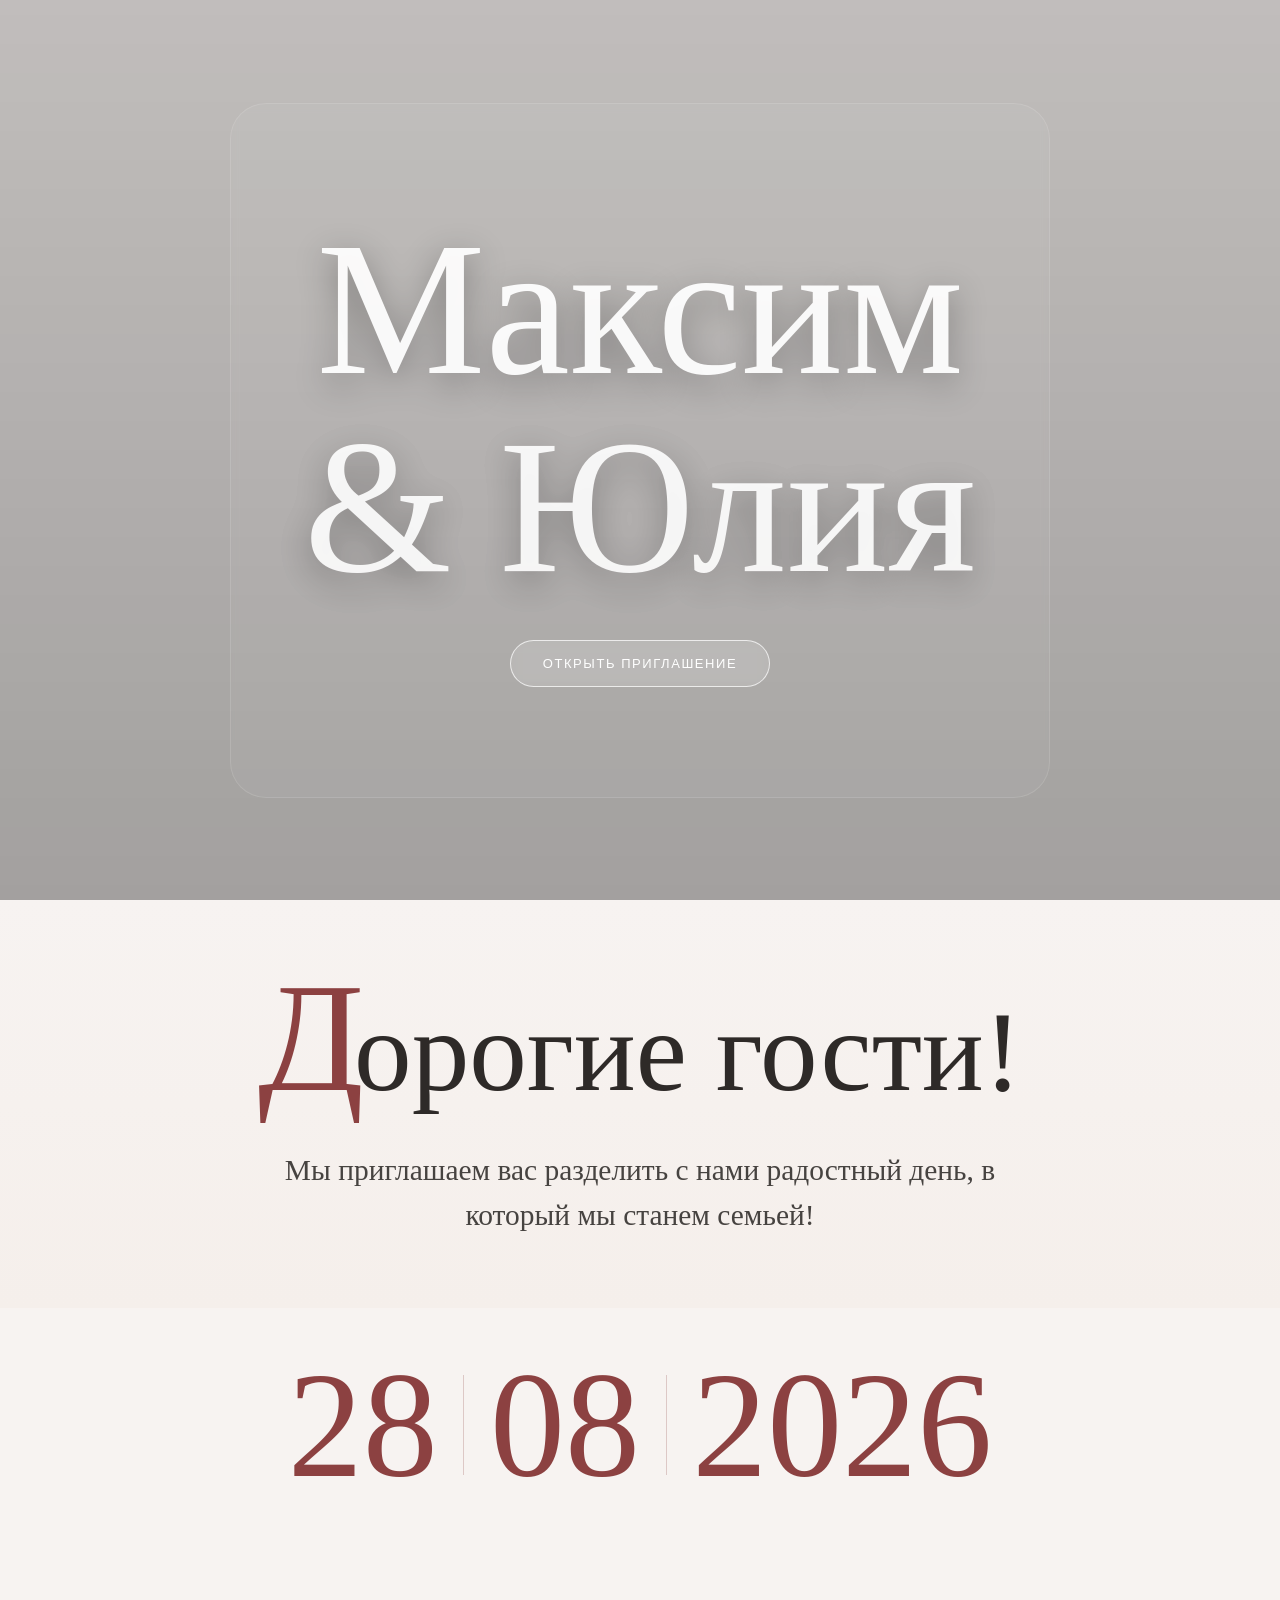
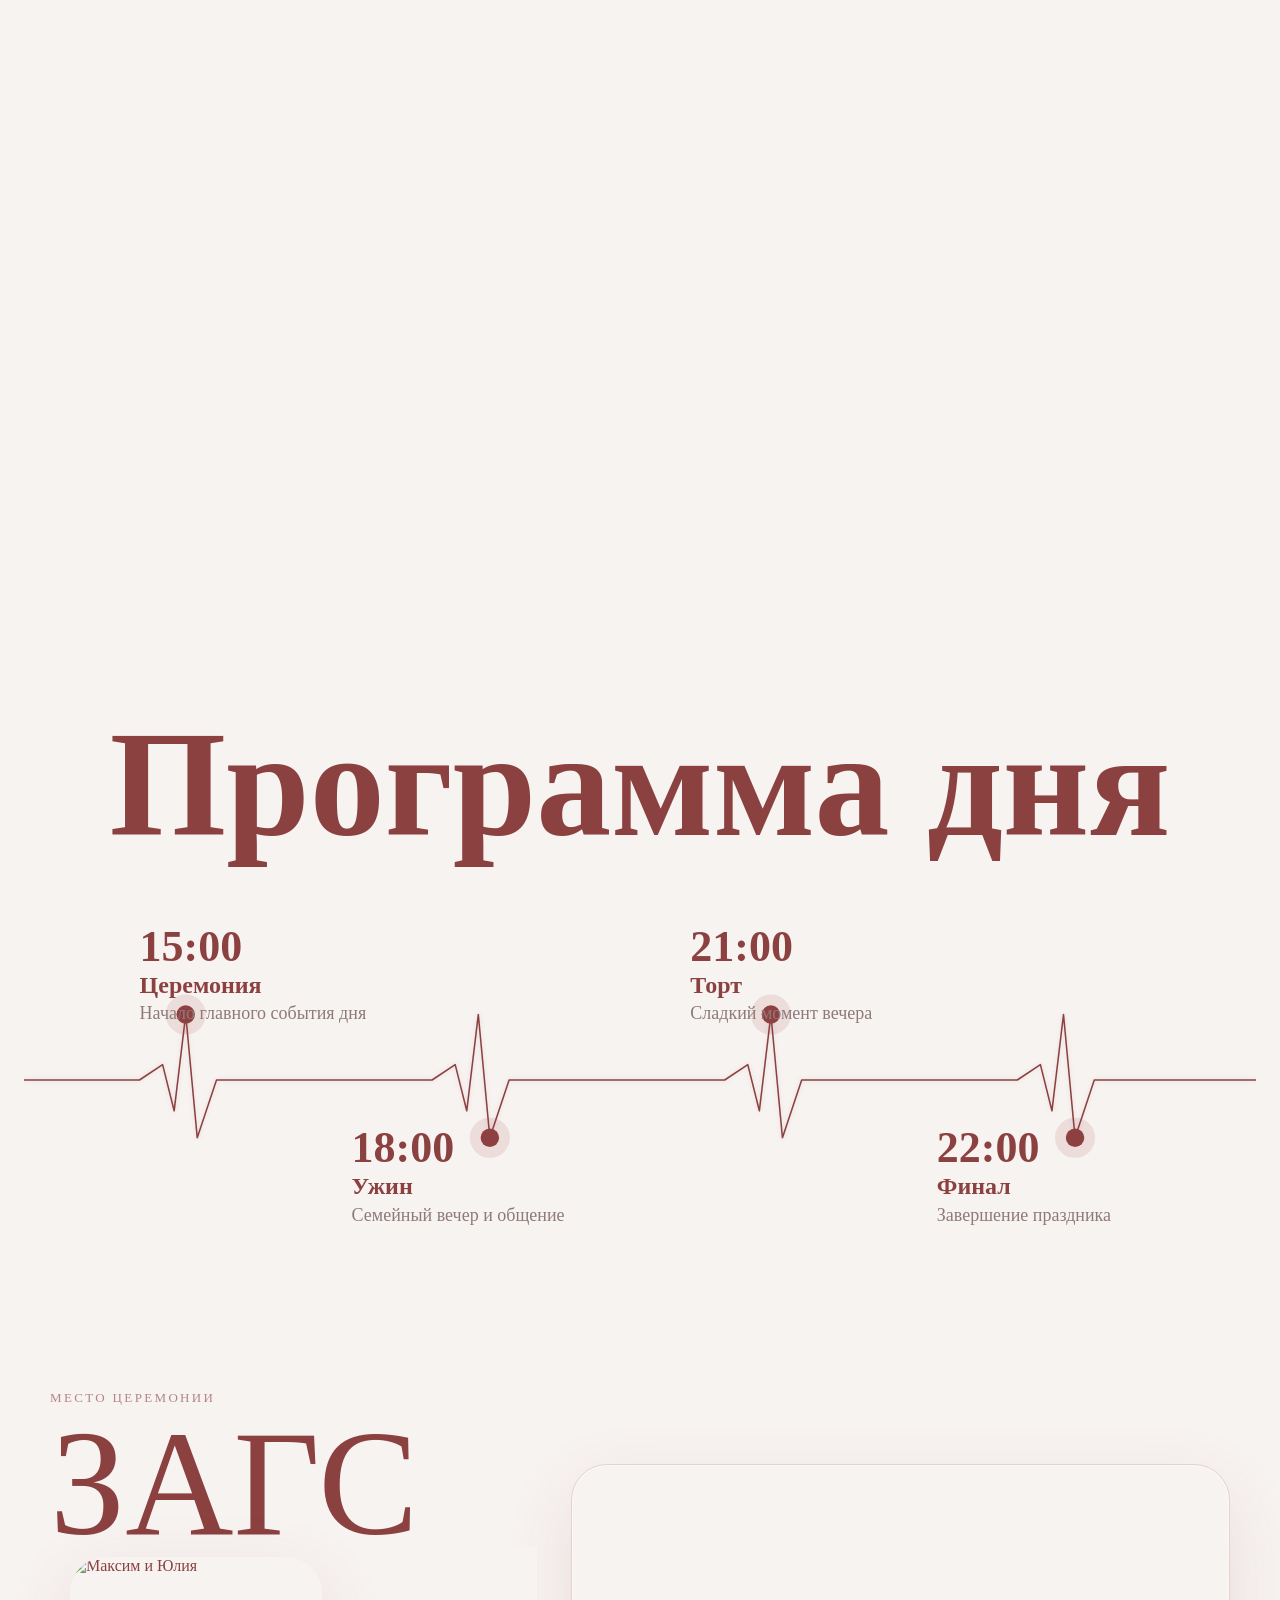
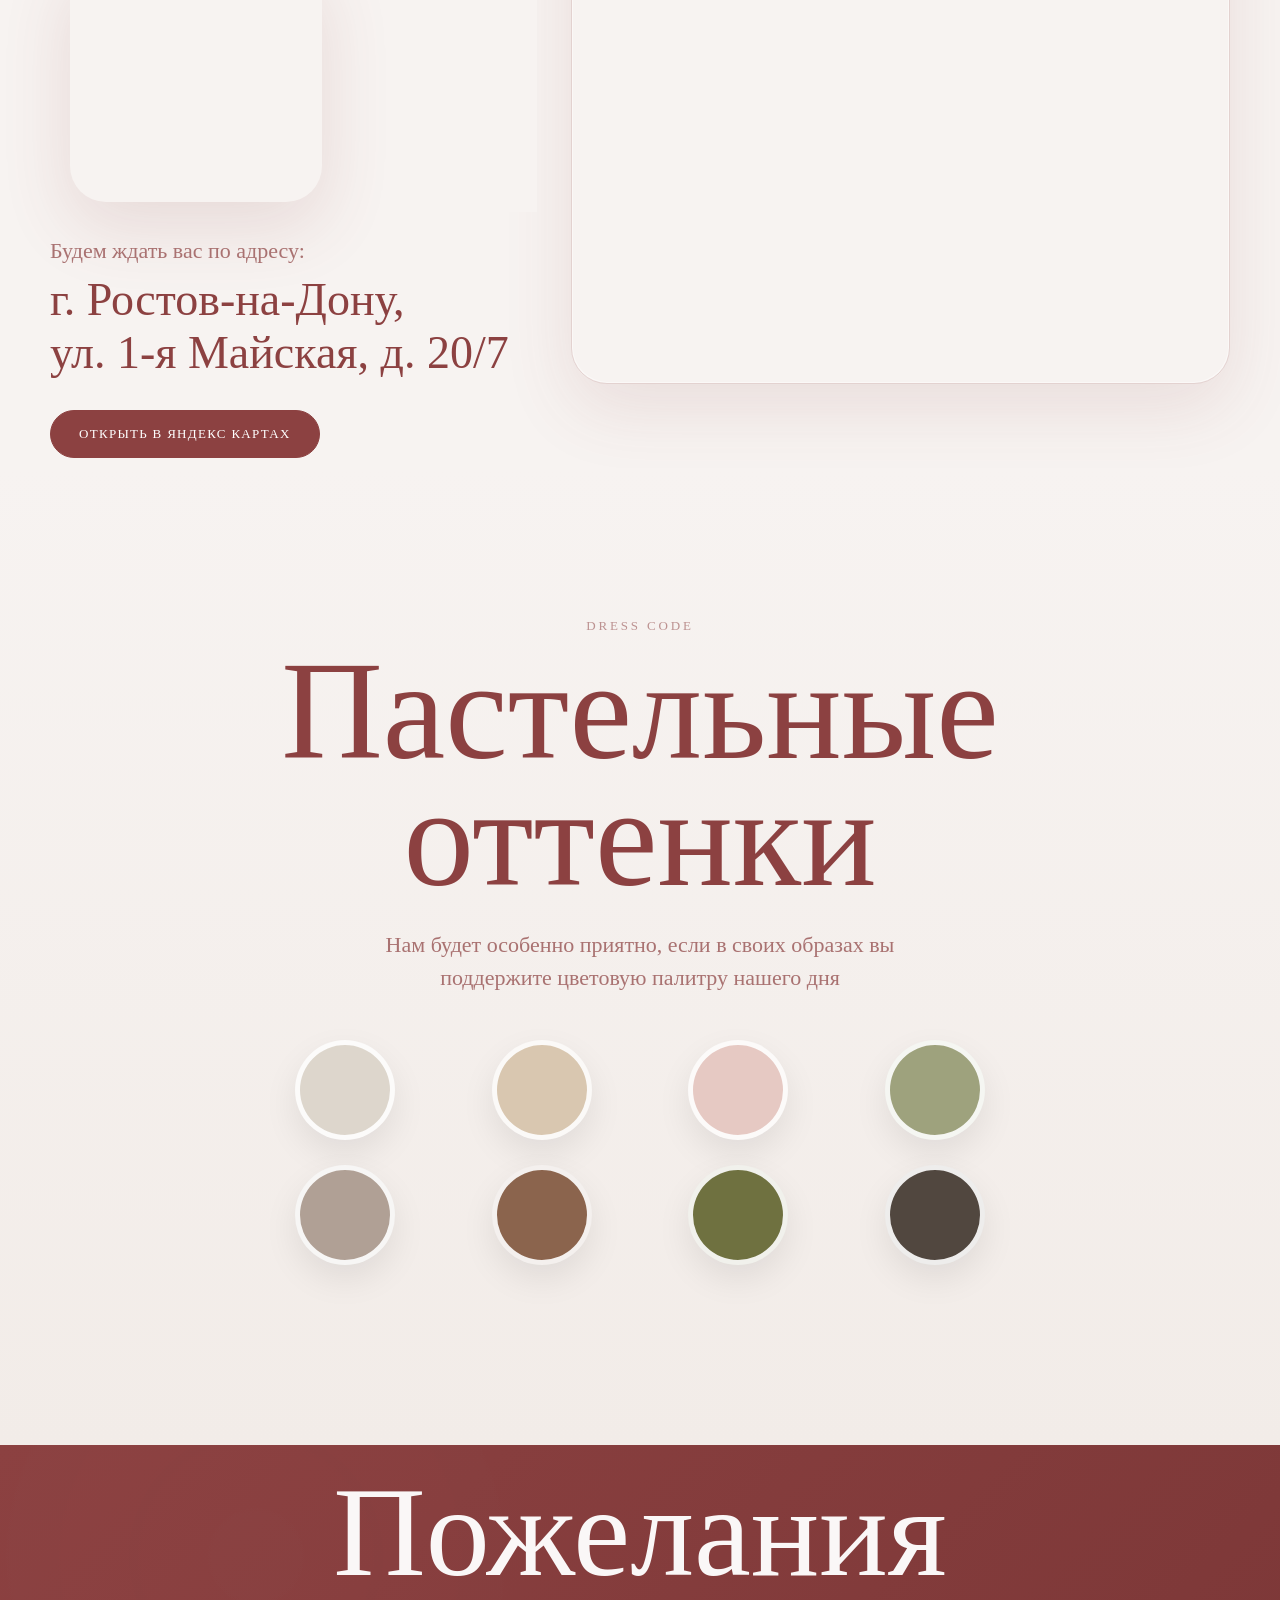
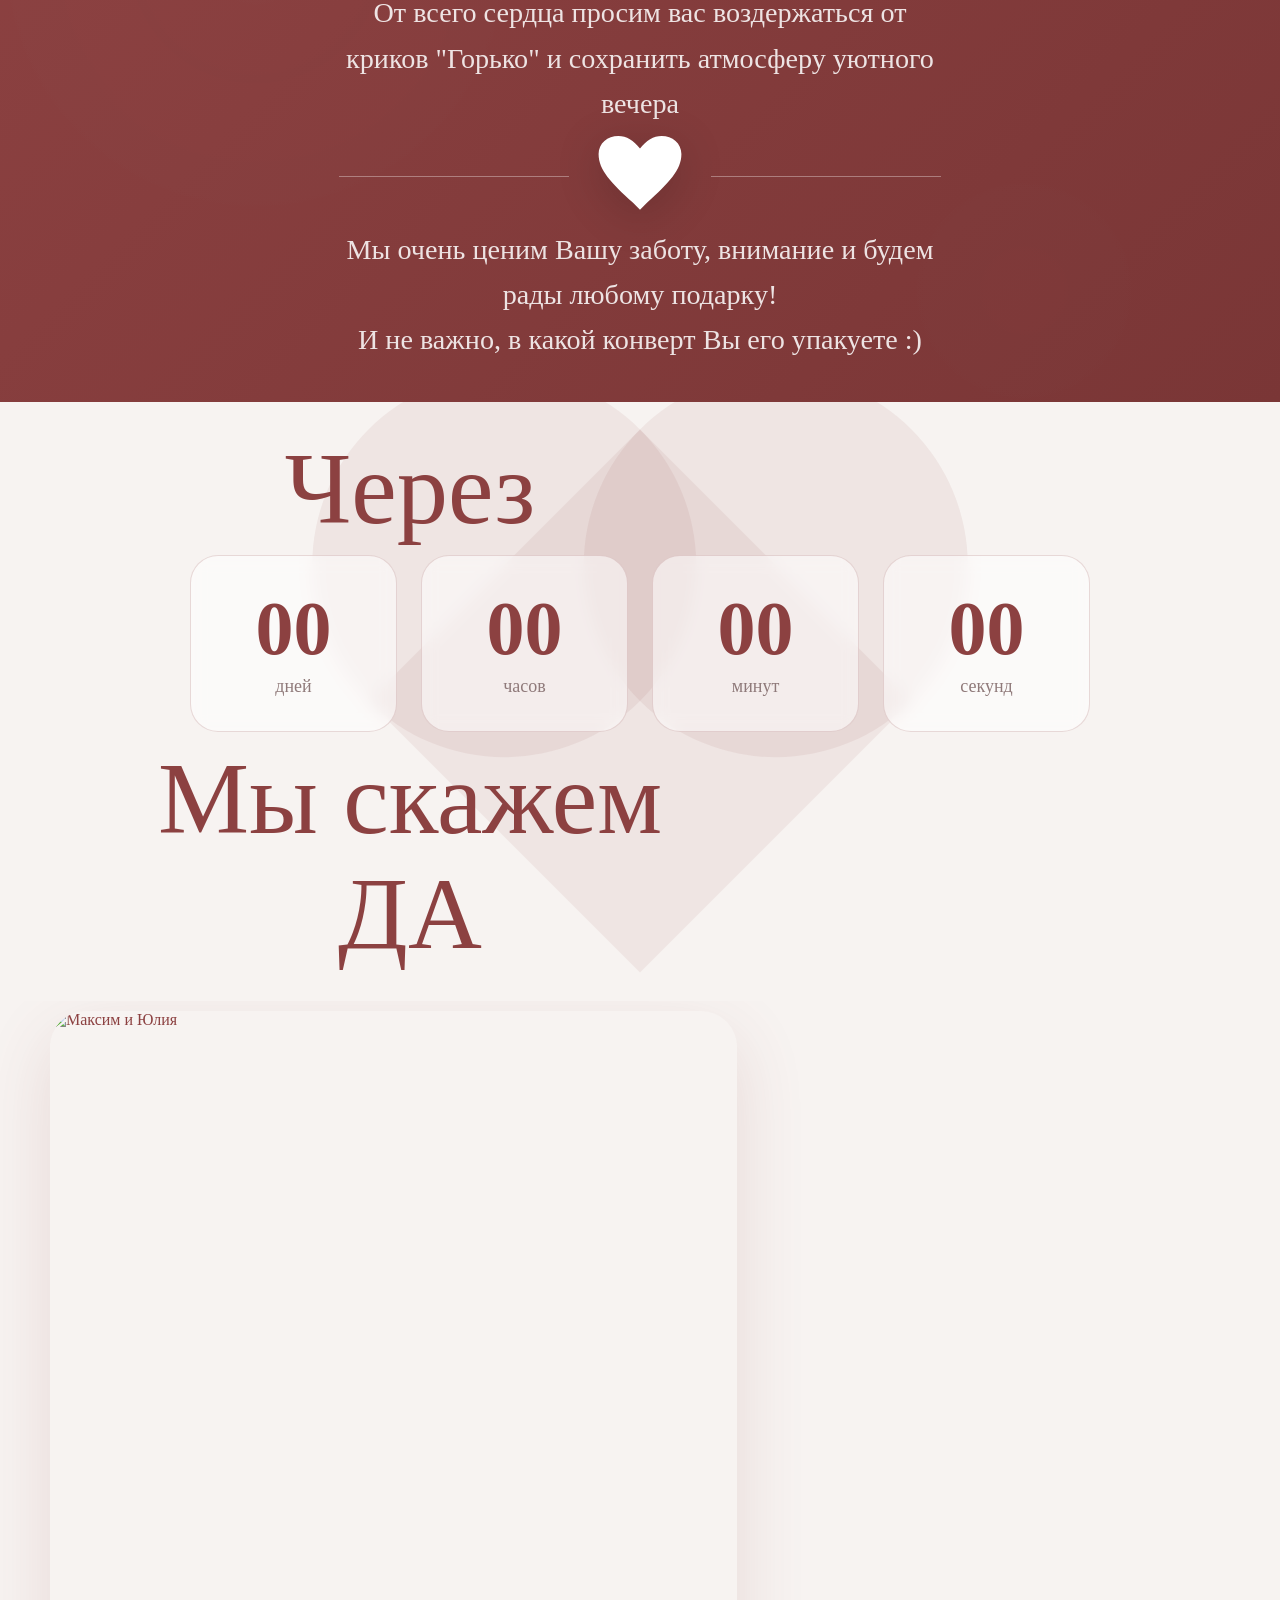
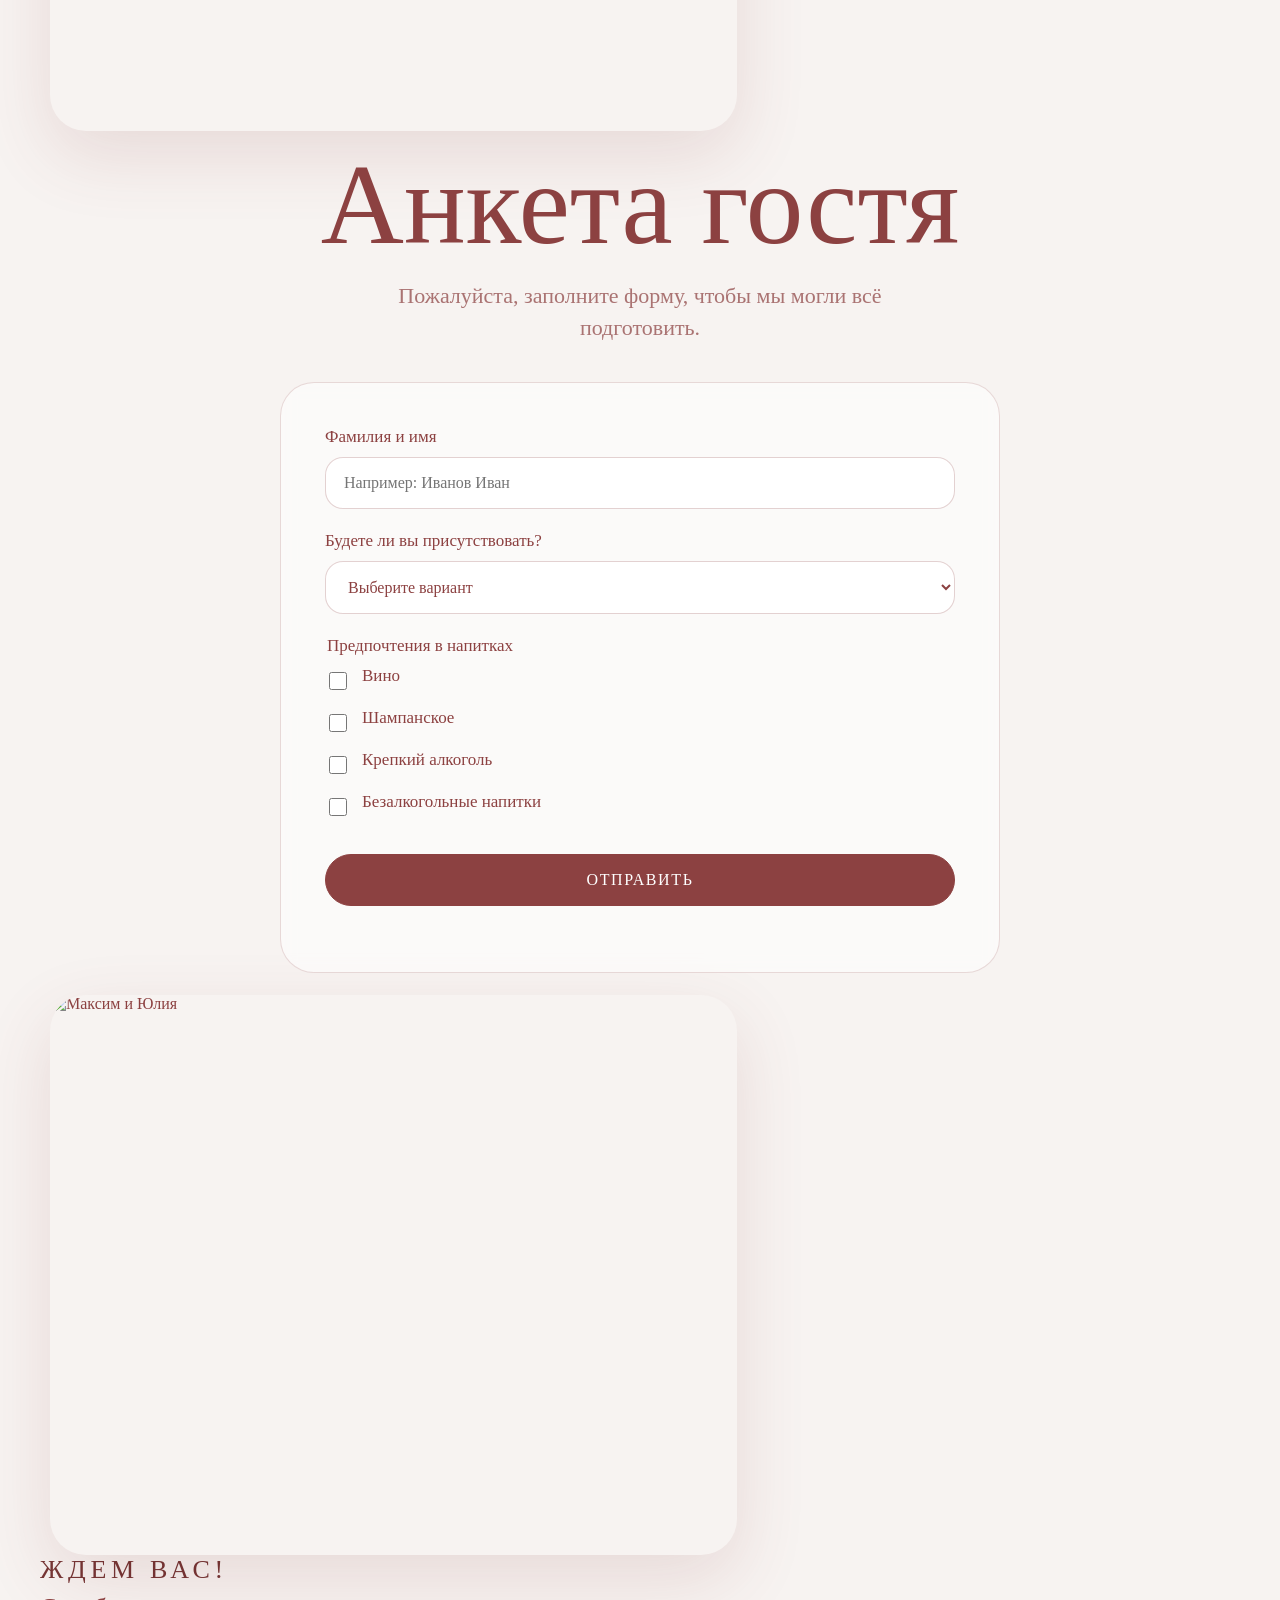
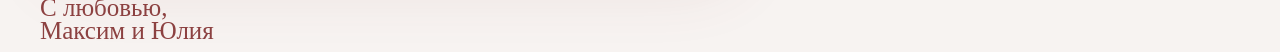
==== index.html @ 135edde2 "Add files via upload" ====
<!doctype html>
<html lang="ru">
  <head>
    <meta charset="UTF-8" />
    <meta name="viewport" content="width=device-width, initial-scale=1.0" />

    <link rel="stylesheet" href="./style.css" />

    <title>Максим & Юлия</title>
  </head>

  <body>
    <!-- HERO -->

    <section class="hero-open" id="inviteHero">
      <div class="hero-open__grain"></div>

      <div class="hero-open__inner">
        <h1 class="hero-open__title">
          Максим
          <span>& Юлия</span>
        </h1>

        <!-- <p class="hero-open__subtitle">Один день. Одно сердце. Одна история.</p> -->

        <button class="hero-open__button" type="button" id="openInvite">
          Открыть приглашение
        </button>
      </div>

      <svg
        class="hero-open__pulse"
        viewBox="0 0 1200 180"
        preserveAspectRatio="xMidYMid meet"
      >
        <path
          d="
            M0 90
            L320 90

            L345 82
            L360 115
            L375 42
            L390 128
            L410 90

            L1200 90
          "
        />
      </svg>
    </section>

    <section class="welcome-block" id="schedule">
      <div class="welcome-block__inner">
        <!-- <div class="welcome-block__date">
          <span>28</span>

          <i></i>

          <span>08</span>

          <i></i>

          <span>2026</span>
        </div> -->
        <h2 class="welcome-block__title"><span>Д</span>орогие гости!</h2>

        <p class="welcome-block__text">
          Мы приглашаем вас разделить с нами радостный день, в который мы станем
          семьей!
        </p>
      </div>
    </section>
    <!-- SCHEDULE -->

    <section class="date-transform">
      <div class="date-transform__sticky">
        <div class="date-transform__date">
          <span class="date-day">28</span>
          <i></i>
          <span class="date-month">08</span>
          <i></i>
          <span class="date-year">2026</span>
        </div>

        <h2 class="date-transform__title">Наш август</h2>

        <div class="date-transform__calendar">
          <span>26</span>
          <span>27</span>

          <div class="date-transform__heart">
            <svg viewBox="0 0 100 90">
              <path
                d="M50 82 L42 74 C18 52 4 38 4 20 C4 8 14 0 26 0 C35 0 43 5 50 14 C57 5 65 0 74 0 C86 0 96 8 96 20 C96 38 82 52 58 74 L50 82"
              />
              <text x="50" y="47">28</text>
            </svg>
          </div>

          <span>29</span>
          <span>30</span>
        </div>
      </div>
    </section>

    <section class="pulse-schedule">
      <h2 class="pulse__title">Программа дня</h2>
      <div class="pulse-track">
        <svg
          class="pulse-svg"
          viewBox="0 0 1600 420"
          preserveAspectRatio="xMidYMid meet"
        >
          <path
            d="
              M0 210
              L150 210

              L180 190
              L195 250
              L210 125
              L225 285
              L250 210

              L530 210

              L560 190
              L575 250
              L590 125
              L605 285
              L630 210

              L910 210

              L940 190
              L955 250
              L970 125
              L985 285
              L1010 210

              L1290 210

              L1320 190
              L1335 250
              L1350 125
              L1365 285
              L1390 210

              L1600 210
            "
          />

          <g class="peak-dot">
            <circle cx="210" cy="125" r="12" />
          </g>

          <g class="peak-dot">
            <circle cx="605" cy="285" r="12" />
          </g>

          <g class="peak-dot">
            <circle cx="970" cy="125" r="12" />
          </g>

          <g class="peak-dot">
            <circle cx="1365" cy="285" r="12" />
          </g>
        </svg>

        <div class="pulse-event event-1">
          <span>15:00</span>
          <h3>Церемония</h3>
          <p>Начало главного события дня</p>
        </div>

        <div class="pulse-event event-2">
          <span>18:00</span>
          <h3>Ужин</h3>
          <p>Семейный вечер и общение</p>
        </div>

        <div class="pulse-event event-3">
          <span>21:00</span>
          <h3>Торт</h3>
          <p>Сладкий момент вечера</p>
        </div>

        <div class="pulse-event event-4">
          <span>22:00</span>
          <h3>Финал</h3>
          <p>Завершение праздника</p>
        </div>
      </div>
    </section>

    <section class="location-section" id="location">
      <div class="location__inner">
        <div class="location__content">
          <p class="location__label">Место церемонии</p>

          <h2 class="location__title">ЗАГС</h2>

          <section class="couple-gallery">
            <div class="couple-gallery__inner">
              <div
                class="couple-gallery__photo couple-gallery__photo--large"
                style="height: 245px"
              >
                <img src="./img/1.png" alt="Максим и Юлия" />
              </div>
            </div>
          </section>

          <p class="location__text">Будем ждать вас по адресу:</p>

          <address class="location__address">
            г. Ростов-на-Дону,<br />
            ул. 1-я Майская, д. 20/7
          </address>

          <a
            class="location__button"
            href="https://yandex.ru/maps/?text=Ростов-на-Дону%2C%201-я%20Майская%2020%2F7"
            target="_blank"
          >
            Открыть в Яндекс Картах
          </a>
        </div>

        <div class="location__map">
          <iframe
            src="https://yandex.ru/map-widget/v1/?text=Ростов-на-Дону%2C%201-я%20Майская%2020%2F7"
            loading="lazy"
            allowfullscreen
          ></iframe>
        </div>
      </div>
    </section>

    <section class="dresscode-v2" id="dress-code">
      <div class="dresscode-v2__inner">
        <p class="dresscode-v2__label">Dress code</p>

        <h2 class="dresscode-v2__title">Пастельные оттенки</h2>

        <p class="dresscode-v2__text">
          Нам будет особенно приятно, если в своих образах вы поддержите
          цветовую палитру нашего дня
        </p>

        <!-- COLORS -->

        <div class="dresscode-v2__palette">
          <div class="dresscode-v2__color">
            <span style="background: #ddd6cc"></span>
          </div>

          <div class="dresscode-v2__color">
            <span style="background: #d9c7b0"></span>
          </div>

          <div class="dresscode-v2__color">
            <span style="background: #e6c9c3"></span>
          </div>

          <div class="dresscode-v2__color">
            <span style="background: #9ea27d"></span>
          </div>

          <div class="dresscode-v2__color">
            <span style="background: #b0a095"></span>
          </div>

          <div class="dresscode-v2__color">
            <span style="background: #8b644d"></span>
          </div>

          <div class="dresscode-v2__color">
            <span style="background: #6f7140"></span>
          </div>

          <div class="dresscode-v2__color">
            <span style="background: #51473f"></span>
          </div>
        </div>

        <!-- GALLERY -->
      </div>
    </section>

    <footer class="wedding-footer">
      <div class="wedding-footer__overlay"></div>

      <div class="wedding-footer__inner">
        <h2 class="wedding-footer__title">Пожелания</h2>

        <p class="wedding-footer__text">
          От всего сердца просим вас воздержаться от криков "Горько" и сохранить
          атмосферу уютного вечера
        </p>
        <div class="wedding-footer__line">
          <span></span>

          <div class="wedding-footer__heart">
            <svg viewBox="0 0 100 90">
              <path
                d="
            M50 82
            L42 74
            C18 52 4 38 4 20
            C4 8 14 0 26 0
            C35 0 43 5 50 14
            C57 5 65 0 74 0
            C86 0 96 8 96 20
            C96 38 82 52 58 74
            L50 82
          "
              />
            </svg>
          </div>

          <span></span>
        </div>
        <p class="wedding-footer__text">
          Мы очень ценим Вашу заботу, внимание и будем рады любому подарку!
          <br />
          И не важно, в какой конверт Вы его упакуете :)
        </p>
      </div>
    </footer>

    <section class="countdown-section">
      <div class="countdown-heart" aria-hidden="true"></div>

      <h2>Через</h2>

      <div class="countdown" data-deadline="2026-08-28T15:00:00">
        <div>
          <span id="days">00</span>
          <p>дней</p>
        </div>
        <div>
          <span id="hours">00</span>
          <p>часов</p>
        </div>
        <div>
          <span id="minutes">00</span>
          <p>минут</p>
        </div>
        <div>
          <span id="seconds">00</span>
          <p>секунд</p>
        </div>
      </div>
      <h2>Мы скажем</h2>
      <h2>ДА</h2>
    </section>

    <section class="couple-gallery">
      <div class="couple-gallery__inner">
        <div class="couple-gallery__photo couple-gallery__photo--large">
          <img src="./img/3I7A5055.JPG" alt="Максим и Юлия" />
        </div>
      </div>
    </section>

    <section class="rsvp" id="rsvp">
      <div class="rsvp__inner">
        <h2 class="rsvp__title">Анкета гостя</h2>

        <p class="rsvp__text">
          Пожалуйста, заполните форму, чтобы мы могли всё подготовить.
        </p>

        <form class="rsvp__form" id="rsvpForm">
          <label>
            <span>Фамилия и имя</span>
            <input
              type="text"
              name="name"
              placeholder="Например: Иванов Иван"
              required
            />
          </label>

          <label>
            <span>Будете ли вы присутствовать?</span>
            <select name="attendance" required>
              <option value="" disabled selected>Выберите вариант</option>
              <option value="Да, буду">Да, буду</option>
              <option value="К сожалению, не смогу">
                К сожалению, не смогу
              </option>
              <option value="Пока не знаю">Пока не знаю</option>
            </select>
          </label>

          <fieldset>
            <legend>Предпочтения в напитках</legend>

            <label class="rsvp__checkbox">
              <input type="checkbox" name="drinks" value="Вино" />
              <span>Вино</span>
            </label>

            <label class="rsvp__checkbox">
              <input type="checkbox" name="drinks" value="Шампанское" />
              <span>Шампанское</span>
            </label>

            <label class="rsvp__checkbox">
              <input type="checkbox" name="drinks" value="Крепкий алкоголь" />
              <span>Крепкий алкоголь</span>
            </label>

            <label class="rsvp__checkbox">
              <input
                type="checkbox"
                name="drinks"
                value="Безалкогольные напитки"
              />
              <span>Безалкогольные напитки</span>
            </label>
          </fieldset>

          <button type="submit" class="rsvp__button">Отправить</button>

          <p class="rsvp__status" id="rsvpStatus"></p>
        </form>
      </div>
    </section>

    <section class="couple-gallery">
      <div class="couple-gallery__inner">
        <div class="couple-gallery__photo couple-gallery__photo--small">
          <img src="./img/end.png" alt="Максим и Юлия" />
        </div>
      </div>
      <div class="couple-gallery__content">
        <p>ЖДЕМ ВАС!</p>
        <h2>С любовью,<br />Максим и Юлия</h2>
      </div>
    </section>

    <script src="./script.js"></script>
  </body>
</html>
---- style.css ----
@font-face {
  font-family: "Great";
  src: url("./fonts/GreatVibes-Regular.ttf") format("truetype");
  font-weight: normal;
}

@font-face {
  font-family: "Buira";
  src: url("./fonts/Buira.ttf") format("truetype");
  font-weight: normal;
}

@font-face {
  font-family: "Agreta";
  src: url("./fonts/Agreta.otf") format("opentype");
  font-weight: normal;
}

@font-face {
  font-family: "Joseph";
  src: url("./fonts/josefkpaneuropean2.otf") format("opentype");
  font-weight: normal;
}

/* RESET */

* {
  box-sizing: border-box;
}

body {
  margin: 0;
  overflow-x: hidden;
  background: #f7f3f1;
  
}

/* HERO */

.hero-open {
  position: relative;

  min-height: 100svh;

  display: grid;
  place-items: center;

  overflow: hidden;

  padding: 24px;

  background:
    url("./img/3I7A3876.JPG")
    center / cover
    no-repeat;
}

.hero-open::before {
  content: "";

  position: absolute;
  inset: 0;

  background:
    linear-gradient(
      to bottom,
      rgba(0,0,0,0.22),
      rgba(0,0,0,0.34)
    );

  z-index: 1;
}

/* GRAIN */

.hero-open__grain {
  position: absolute;
  inset: 0;

  z-index: 2;

  opacity: 0.08;

  background:
    rgba(255,255,255,0.06);

  pointer-events: none;
}

/* CONTENT */

.hero-open__inner {
  position: relative;
  z-index: 3;

  width: min(820px, 100%);

  text-align: center;

  color: white;

  padding:
    clamp(60px, 10vw, 110px)
    22px;

  border-radius: 36px;

  background:
    rgba(255,255,255,0.045);

  border:
    1px solid rgba(255,255,255,0.12);

  backdrop-filter: blur(4px);
}

/* DATE */

.hero-open__date {
  margin: 0 0 18px;

  font-size:
    clamp(18px, 3vw, 34px);

  letter-spacing: 0.22em;

  color:
    rgba(255,255,255,0.82);
}

/* TITLE */

.hero-open__title {
  margin: 0;

  font-family: "Great", cursive;

  font-size:
    clamp(86px, 15vw, 190px);

  font-weight: 400;

  line-height: 1;

  color:
    rgba(255,255,255,0.94);

  text-shadow:
    0 10px 35px rgba(0,0,0,0.32);
}

.hero-open__title span {
  display: block;

  margin-top: 8px;

  opacity: 0.95;
}

/* SUBTITLE */

.hero-open__subtitle {
  width:
    min(520px, 92%);

  margin:
    32px auto 0;

  font-size:
    clamp(16px, 2vw, 23px);

  line-height: 1.5;

  color:
    rgba(255,255,255,0.82);
}

/* BUTTON */

.hero-open__button {
  margin-top: 38px;

  padding:
    15px 32px;

  border:
    1px solid rgba(255,255,255,0.72);

  border-radius: 999px;

  background:
    rgba(255,255,255,0.12);

  backdrop-filter: blur(8px);

  color: white;

  cursor: pointer;

  font-size: 13px;

  letter-spacing: 0.12em;

  text-transform: uppercase;

  transition: 0.3s ease;
}

.hero-open__button:hover {
  background: white;

  color: #8c4141;

  transform: translateY(-2px);
}

/* HERO ECG */

.hero-open__pulse {
  position: absolute;

  left: 50%;
  bottom: 28px;

  z-index: 3;

  width:
    min(1100px, 110vw);

  height: auto;

  transform:
    translateX(-50%);

  opacity: 0.45;
}

.hero-open__pulse path {
  fill: none;

  stroke:
    rgba(255,255,255,0.78);

  stroke-width: 1.5;

  stroke-linecap: round;
  stroke-linejoin: round;

  stroke-dasharray: 1400;
  stroke-dashoffset: 1400;
}

/* ACTIVE */

.hero-open.is-open .hero-open__pulse path {
  animation:
    drawPulse 1.8s ease forwards,
    pulseGlow 2.2s ease-in-out infinite 1.8s;
}

.hero-open.is-open .hero-open__button {
  opacity: 0;

  pointer-events: none;

  transform: translateY(12px);
}

/* SCHEDULE */

.pulse__title{
  text-align: center;
  font-family: Agreta;
  font-size: clamp(64px, 12vw, 150px);
  color: #8c4141;
  margin: 0;
}

.pulse-schedule {
  width: 100%;

  overflow: hidden;

  padding: 10px 12px;

  background: #f7f3f1;
}

.pulse-track {
  position: relative;

  width: 100%;
  max-width: 1500px;

  aspect-ratio: 1600 / 520;

  min-height: 260px;

  margin: 0 auto;
}

.pulse-svg {
  position: absolute;
  inset: 0;

  width: 100%;
  height: 100%;
}

.pulse-svg path {
  fill: none;

  stroke: #8c4141;

  stroke-width: 2;

  stroke-linecap: round;
  stroke-linejoin: round;

  filter:
    drop-shadow(
      0 0 3px rgba(139,90,90,0.18)
    );

  animation:
    pulseLine 2.2s ease-in-out infinite;
}

/* DOTS */

.peak-dot circle {
  fill: #8c4141;

  stroke:
    rgba(154,63,63,0.12);

  stroke-width: 28;

  transform-box: fill-box;
  transform-origin: center;

  animation:
    dotPulse 2.2s ease-in-out infinite;
}

/* EVENTS */

.pulse-event {
  position: absolute;

  width:
    clamp(90px, 18vw, 260px);

  color: #8c4141;
}

.pulse-event span {
  display: block;

  margin-bottom: 3px;

  font-size:
    clamp(18px, 4vw, 44px);

  font-weight: 700;

  line-height: 1;
}

.pulse-event h3 {
  margin: 0 0 4px;

  font-size:
    clamp(10px, 2.2vw, 24px);

  font-weight: 700;

  line-height: 1.1;
}

.pulse-event p {
  margin: 0;

  font-size:
    clamp(9px, 1.8vw, 18px);

  line-height: 1.25;

  color: #8f7a7a;
}

/* POSITIONS */

.event-1 {
  left: 13.125%;
  top: 13%;
  transform: translateX(-20%);
}

.event-2 {
  left: 36.875%;
  top: 61%;
  transform: translateX(-55%);
}

.event-3 {
  left: 60.625%;
  top: 13%;
  transform: translateX(-35%);
}

.event-4 {
  left: 84.375%;
  top: 61%;
  transform: translateX(-55%);
}

/* ANIMATIONS */

@keyframes pulseLine {
  0%, 100% {
    stroke-width: 2;

    filter:
      drop-shadow(
        0 0 2px rgba(139,90,90,0.12)
      );
  }

  50% {
    stroke-width: 2.6;

    filter:
      drop-shadow(
        0 0 7px rgba(139,90,90,0.28)
      );
  }
}

@keyframes dotPulse {
  0%, 100% {
    transform: scale(1);
  }

  50% {
    transform: scale(1.15);
  }
}

@keyframes drawPulse {
  to {
    stroke-dashoffset: 0;
  }
}

@keyframes pulseGlow {
  0%, 100% {
    filter:
      drop-shadow(
        0 0 2px rgba(255,255,255,0.14)
      );
  }

  50% {
    filter:
      drop-shadow(
        0 0 10px rgba(255,255,255,0.35)
      );
  }
}

/* MOBILE */

@media (max-width: 768px) {

  .hero-open {
    padding: 16px;

    background-position: center;
  }

  .hero-open__inner {
    padding: 52px 18px;

    border-radius: 28px;
  }

  .hero-open__title {
    font-size:
      clamp(76px, 24vw, 120px);
  }

  .hero-open__subtitle {
    margin-top: 24px;
  }

  .hero-open__pulse {
    width: 160%;

    bottom: 34px;
  }
}

/* DESKTOP */

@media (min-width: 768px) {

  .pulse-schedule {
    padding: 70px 20px;
  }

  .pulse-track {
    min-height: 420px;
  }
}

@media (min-width: 1200px) {

  .pulse-schedule {
    padding: 90px 24px;
  }
}


.countdown-section {
  position: relative;
  overflow: hidden;
  padding: 20px 20px;
  text-align: center;
  background: #f7f3f1;
  color: #8c4141;
}

.countdown-section h2 {
  position: relative;
  z-index: 2;
  margin: 18px 10px;
  max-width: 760px;
  font-family: "Great", cursive;
  font-size: clamp(48px, 8vw, 110px);
  font-weight: 400;
  line-height: 0.95;
}

.countdown {
  position: relative;
  z-index: 2;
  display: grid;
  grid-template-columns: repeat(4, 1fr);
  gap: clamp(10px, 2vw, 24px);
  width: min(900px, 100%);
  margin: 0 auto;
}

.countdown div {
  padding: clamp(18px, 3vw, 34px) 10px;
  border: 1px solid rgba(140, 65, 65, 0.18);
  border-radius: 28px;
  background: rgba(255, 255, 255, 0.55);
  backdrop-filter: blur(8px);
}

.countdown span {
  display: block;
  font-size: clamp(34px, 6vw, 76px);
  font-weight: 700;
  line-height: 1;
}

.countdown p {
  margin: 10px 0 0;
  font-size: clamp(12px, 1.5vw, 18px);
  color: #8f7a7a;
}

.countdown-heart {
  position: absolute;
  left: 50%;
  top: 50%;
  width: clamp(180px, 30vw, 420px);
  height: clamp(180px, 30vw, 420px);
  transform: translate(-50%, -50%) rotate(-45deg);
  background: rgba(140, 65, 65, 0.08);
  animation: heartBeat 1.6s ease-in-out infinite;
}

.countdown-heart::before,
.countdown-heart::after {
  content: "";
  position: absolute;
  width: 100%;
  height: 100%;
  border-radius: 50%;
  background: inherit;
}

.countdown-heart::before {
  top: -50%;
  left: 0;
}

.countdown-heart::after {
  left: 50%;
  top: 0;
}

@keyframes heartBeat {
  0%, 100% {
    transform: translate(-50%, -50%) rotate(-45deg) scale(1);
    opacity: 0.55;
  }

  50% {
    transform: translate(-50%, -50%) rotate(-45deg) scale(1.08);
    opacity: 0.9;
  }
}

@media (max-width: 600px) {
  .countdown {
    grid-template-columns: repeat(2, 1fr);
  }
}

.date-choice {
  position: relative;
  overflow: hidden;
  padding: clamp(70px, 10vw, 130px) 20px;
  text-align: center;
  background: #f7f3f1;
  color: #8c4141;
}

.date-choice__text {
  width: min(620px, 100%);
  margin: 0 auto 34px;
  font-size: clamp(18px, 2.4vw, 30px);
  line-height: 1.35;
  color: rgba(140, 65, 65, 0.7);
}

.date-choice__title {
  margin: 0 0 28px;
  font-family: "Great", cursive;
  font-size: clamp(42px, 8vw, 96px);
  font-weight: 400;
  line-height: 1;
}

.date-choice__calendar {
  display: flex;
  align-items: center;
  justify-content: center;
  gap: clamp(10px, 2vw, 26px);
}

.date-choice__day {
  display: grid;
  place-items: center;
  width: clamp(48px, 8vw, 78px);
  aspect-ratio: 1;
  border: 2px solid rgba(140, 65, 65, 0.28);
  border-radius: 12px;
  background: rgba(255, 255, 255, 0.45);
  font-size: clamp(18px, 3vw, 30px);
  color: rgba(140, 65, 65, 0.55);
}

.date-choice__heart {
  width: clamp(72px, 11vw, 130px);

  animation:
    heartPulseBig 1.8s ease-in-out infinite;

  filter:
    drop-shadow(
      0 14px 30px rgba(140, 65, 65, 0.22)
    );
}

.date-choice__heart svg {
  width: 100%;
  height: auto;
  overflow: visible;
}

.date-choice__heart path {
  fill: #8c4141;
}

.date-choice__heart text {
  fill: white;

  font-size: 34px;
  font-weight: 600;

  text-anchor: middle;
  dominant-baseline: middle;

  font-family: "Buira", sans-serif;
}

@keyframes heartPulseBig {
  0%, 100% {
    transform: scale(1);
  }

  50% {
    transform: scale(1.08);
  }
}

@media (max-width: 480px) {
  .date-choice__calendar {
    gap: 8px;
  }

  .date-choice__day {
    border-radius: 10px;
  }
}

.rsvp {
  padding: 12px 20px;
  background: #f7f3f1;
  color: #8c4141;
}

.rsvp__inner {
  width: min(720px, 100%);
  margin: 0 auto;
  text-align: center;
}

.rsvp__title {
  margin: 0;
  font-family: "Great", cursive;
  font-size: clamp(54px, 9vw, 120px);
  font-weight: 400;
  line-height: 0.9;
}

.rsvp__text {
  margin: 24px auto 38px;
  max-width: 520px;
  font-size: clamp(16px, 2vw, 22px);
  line-height: 1.45;
  color: rgba(140, 65, 65, 0.72);
}

.rsvp__form {
  display: grid;
  gap: 22px;
  padding: clamp(24px, 5vw, 44px);
  border: 1px solid rgba(140, 65, 65, 0.18);
  border-radius: 34px;
  background: rgba(255, 255, 255, 0.55);
  backdrop-filter: blur(8px);
  text-align: left;
}

.rsvp__form label span,
.rsvp__form legend {
  display: block;
  margin-bottom: 10px;
  font-size: 17px;
  color: #8c4141;
}

.rsvp__form input,
.rsvp__form select {
  width: 100%;
  padding: 16px 18px;
  border: 1px solid rgba(140, 65, 65, 0.24);
  border-radius: 18px;
  background: white;
  color: #8c4141;
  font: inherit;
  outline: none;
}

.rsvp__form input:focus,
.rsvp__form select:focus {
  border-color: #8c4141;
}

.rsvp__form fieldset {
  display: grid;
  gap: 12px;
  margin: 0;
  padding: 0;
  border: 0;
}

.rsvp__checkbox {
  display: flex;
  align-items: center;
  gap: 12px;
  cursor: pointer;
}

.rsvp__checkbox input {
  width: 18px;
  height: 18px;
  accent-color: #8c4141;
}

.rsvp__checkbox span {
  margin: 0;
  color: rgba(140, 65, 65, 0.78);
}

.rsvp__button {
  margin-top: 10px;
  padding: 16px 28px;
  border: 1px solid #8c4141;
  border-radius: 999px;
  background: #8c4141;
  color: white;
  cursor: pointer;
  font: inherit;
  text-transform: uppercase;
  letter-spacing: 0.1em;
  transition: 0.3s ease;
}

.rsvp__button:hover {
  background: transparent;
  color: #8c4141;
}

.rsvp__status {
  margin: 0;
  text-align: center;
  color: rgba(140, 65, 65, 0.8);
}

.location-section {
  padding: 10px 20px;
  background: #f7f3f1;
  color: #8c4141;
}

.location__inner {
  width: min(1180px, 100%);
  margin: 0 auto;
  display: grid;
  gap: 34px;
}

.location__content {
  position: relative;
  z-index: 2;
  text-align: center;
}

.location__label {
  margin: 0 0 14px;
  font-size: 13px;
  letter-spacing: 0.18em;
  text-transform: uppercase;
  color: rgba(140, 65, 65, 0.62);
}

.location__title {
  margin: 0;
  font-family: "Joseph", cursive;
  font-size: clamp(70px, 12vw, 150px);
  font-weight: 400;
  line-height: 0.85;
}

.location__text {
  margin: 26px 0 10px;
  font-size: clamp(16px, 2vw, 22px);
  color: rgba(140, 65, 65, 0.72);
}

.location__address {
  margin: 0;
  font-style: normal;
  font-size: clamp(24px, 4vw, 46px);
  line-height: 1.15;
  color: #8c4141;
}

.location__button {
  display: inline-flex;
  margin-top: 30px;
  padding: 15px 28px;
  border: 1px solid #8c4141;
  border-radius: 999px;
  background: #8c4141;
  color: white;
  text-decoration: none;
  font-size: 13px;
  letter-spacing: 0.1em;
  text-transform: uppercase;
  transition: 0.3s ease;
}

.location__button:hover {
  background: transparent;
  color: #8c4141;
}

.location__map {
  position: relative;
  overflow: hidden;
  height: clamp(320px, 46vw, 520px);
  border-radius: 36px;
  border: 1px solid rgba(140, 65, 65, 0.18);
  box-shadow: 0 24px 70px rgba(140, 65, 65, 0.12);
}

.location__map::before {
  content: "";
  position: absolute;
  inset: 0;
  z-index: 2;
  pointer-events: none;
  border-radius: inherit;
  box-shadow: inset 0 0 0 1px rgba(255,255,255,0.45);
}

.location__map iframe {
  width: 100%;
  height: 100%;
  border: 0;
  filter: grayscale(0.25) sepia(0.08);
}

@media (min-width: 900px) {
  .location__inner {
    grid-template-columns: 0.85fr 1.15fr;
    align-items: center;
  }

  .location__content {
    text-align: left;
  }
}

.dress-code {
  position: relative;
  overflow: hidden;
  padding: clamp(70px, 10vw, 130px) 20px;
  background: #f7f3f1;
  color: #8c4141;
  text-align: center;
}

.dress-code__inner {
  width: min(1100px, 100%);
  margin: 0 auto;
}

.dress-code__label {
  margin: 0 0 14px;
  font-size: 13px;
  letter-spacing: 0.18em;
  text-transform: uppercase;
  color: rgba(140, 65, 65, 0.6);
}

.dress-code__title {
  margin: 0;
  font-family: "Great", cursive;
  font-size: clamp(56px, 10vw, 130px);
  font-weight: 400;
  line-height: 0.9;
}

.dress-code__text {
  width: min(640px, 100%);
  margin: 28px auto 34px;
  font-size: clamp(16px, 2vw, 22px);
  line-height: 1.45;
  color: rgba(140, 65, 65, 0.72);
}

.dress-code__palette {
  display: flex;
  justify-content: center;
  align-items: center;
  gap: clamp(10px, 2vw, 18px);
  margin-bottom: 44px;
}

.dress-code__palette span {
  display: block;
  width: clamp(48px, 8vw, 86px);
  aspect-ratio: 1;
  border-radius: 50%;
  background: var(--color);
  border: 4px solid white;
  box-shadow: 0 12px 30px rgba(140, 65, 65, 0.14);
}

.dress-slider {
  position: relative;
  display: grid;
  grid-template-columns: 44px 1fr 44px;
  align-items: center;
  gap: 12px;
}

.dress-slider__viewport {
  overflow: hidden;
  border-radius: 34px;
}

.dress-slider__track {
  display: flex;
  gap: 18px;
  transition: transform 0.45s ease;
}

.dress-slide {
  min-width: 78%;
  height: clamp(360px, 55vw, 620px);
  border-radius: 34px;
  overflow: hidden;
  background: white;
  border: 1px solid rgba(140, 65, 65, 0.16);
  box-shadow: 0 24px 70px rgba(140, 65, 65, 0.12);
}

.dress-slide img {
  width: 100%;
  height: 100%;
  object-fit: cover;
}

.dress-slider__btn {
  width: 44px;
  height: 44px;
  border: 1px solid rgba(140, 65, 65, 0.32);
  border-radius: 50%;
  background: rgba(255, 255, 255, 0.65);
  color: #8c4141;
  cursor: pointer;
  font-size: 34px;
  line-height: 1;
  transition: 0.3s ease;
}

.dress-slider__btn:hover {
  background: #8c4141;
  color: white;
}

@media (min-width: 768px) {
  .dress-slide {
    min-width: calc((100% - 36px) / 3);
  }
}

@media (max-width: 520px) {
  .dress-slider {
    grid-template-columns: 1fr;
  }

  .dress-slider__btn {
    display: none;
  }

  .dress-slider__viewport {
    overflow-x: auto;
    scroll-snap-type: x mandatory;
  }

  .dress-slider__track {
    transform: none !important;
  }

  .dress-slide {
    min-width: 82%;
    scroll-snap-align: center;
  }
}

.dresscode-v2 {
  position: relative;

  overflow: hidden;

  padding:
    clamp(40px, 12vw, 150px)
    20px;

  background:
    linear-gradient(
      to bottom,
      #f7f3f1,
      #f2ece8
    );

  color: #8c4141;
}

.dresscode-v2__inner {
  width: min(1180px, 100%);
  margin: 0 auto;

  text-align: center;
}

/* LABEL */

.dresscode-v2__label {
  margin: 0 0 14px;

  font-size: 13px;

  letter-spacing: 0.22em;

  text-transform: uppercase;

  color:
    rgba(140,65,65,0.55);
}

/* TITLE */

.dresscode-v2__title {
  margin: 0;

  font-family: "Great", cursive;

  font-size:
    clamp(62px, 11vw, 150px);

  font-weight: 400;

  line-height: 0.9;
}

/* TEXT */

.dresscode-v2__text {
  width:
    min(620px, 100%);

  margin:
    26px auto 46px;

  font-size:
    clamp(16px, 2vw, 22px);

  line-height: 1.5;

  color:
    rgba(140,65,65,0.72);
}

/* PALETTE */

.dresscode-v2__palette {
  display: grid;

  grid-template-columns:
    repeat(4, 1fr);

  gap:
    clamp(14px, 2vw, 26px);

  width:
    min(760px, 100%);

  margin:
    0 auto 30px;
}

.dresscode-v2__color {
  display: flex;
  justify-content: center;
}

.dresscode-v2__color span {
  display: block;

  width:
    clamp(62px, 9vw, 100px);

  aspect-ratio: 1;

  border-radius: 50%;

  border:
    5px solid rgba(255,255,255,0.9);

  box-shadow:
    0 14px 34px rgba(0,0,0,0.08);

  transition:
    transform 0.35s ease;
}

.dresscode-v2__color:hover span {
  transform:
    translateY(-4px)
    scale(1.04);
}

/* GALLERY */

.dresscode-v2__gallery {
  display: grid;

  grid-template-columns:
    repeat(4, 1fr);

  gap:
    clamp(14px, 2vw, 22px);
}

.dresscode-v2__card {
  position: relative;

  overflow: hidden;

  border-radius: 34px;

  background: white;

  aspect-ratio: 0.72;

  box-shadow:
    0 24px 60px rgba(140,65,65,0.12);

  transition:
    transform 0.4s ease,
    box-shadow 0.4s ease;
}

.dresscode-v2__card:hover {
  transform:
    translateY(-8px);

  box-shadow:
    0 34px 80px rgba(140,65,65,0.18);
}

.dresscode-v2__card img {
  width: 100%;
  height: 100%;

  object-fit: cover;

  display: block;
}

/* MOBILE */

@media (max-width: 900px) {

  .dresscode-v2__gallery {
    grid-template-columns:
      repeat(2, 1fr);
  }
}

@media (max-width: 560px) {

  .dresscode-v2__palette {
    grid-template-columns:
      repeat(4, 1fr);

    gap: 10px;
  }

  .dresscode-v2__gallery {
    display: flex;

    gap: 16px;

    overflow-x: auto;

    padding-bottom: 10px;

    scroll-snap-type: x mandatory;
  }

  .dresscode-v2__gallery::-webkit-scrollbar {
    display: none;
  }

  .dresscode-v2__card {
    min-width: 78%;

    scroll-snap-align: center;
  }
}

.hero-split {
  min-height: 100svh;
  display: grid;
  background: #f7f3f1;
  color: #8c4141;
}

.hero-split__photo {
  min-height: 48svh;
  background: url("./img/3I7A3876.JPG") center / cover no-repeat;
}

.hero-split__content {
  display: grid;
  place-items: center;
  align-content: center;
  padding: 54px 22px;
  text-align: center;
}

.hero-split__label {
  margin: 0 0 18px;
  font-size: 13px;
  letter-spacing: 0.24em;
  text-transform: uppercase;
  color: rgba(140, 65, 65, 0.62);
}

.hero-split h1 {
  margin: 0;
  font-family: "Great", cursive;
  font-size: clamp(82px, 16vw, 180px);
  font-weight: 400;
  line-height: 0.78;
}

.hero-split h1 span {
  display: block;
}

.hero-split__date {
  margin: 34px 0 0;
  font-size: clamp(20px, 3vw, 36px);
  letter-spacing: 0.2em;
}

.hero-split__text {
  max-width: 420px;
  margin: 22px auto 0;
  font-size: clamp(16px, 2vw, 22px);
  line-height: 1.45;
  color: rgba(140, 65, 65, 0.72);
}

.hero-split__button {
  margin-top: 34px;
  padding: 15px 30px;
  border: 1px solid #8c4141;
  border-radius: 999px;
  background: #8c4141;
  color: white;
  text-decoration: none;
  font-size: 13px;
  letter-spacing: 0.12em;
  text-transform: uppercase;
}

@media (min-width: 860px) {
  .hero-split {
    grid-template-columns: 1fr 1fr;
  }

  .hero-split__photo {
    min-height: 100svh;
  }
}

.hero-card {
  min-height: 100svh;
  display: grid;
  place-items: center;
  padding: 24px;
  background:
    radial-gradient(circle at top, rgba(140, 65, 65, 0.08), transparent 36%),
    #f7f3f1;
  color: #8c4141;
}

.hero-card__box {
  width: min(760px, 100%);
  padding: clamp(48px, 8vw, 86px) 24px;
  text-align: center;
  border: 1px solid rgba(140, 65, 65, 0.22);
  border-radius: 38px;
  background: rgba(255, 255, 255, 0.46);
  box-shadow: 0 34px 90px rgba(140, 65, 65, 0.1);
}

.hero-card__label {
  margin: 0 0 22px;
  font-size: 13px;
  letter-spacing: 0.26em;
  text-transform: uppercase;
  color: rgba(140, 65, 65, 0.6);
}

.hero-card h1 {
  margin: 0;
  font-family: "Great", cursive;
  font-size: clamp(76px, 13vw, 150px);
  font-weight: 400;
  line-height: 0.88;
}

.hero-card h1 span {
  opacity: 0.75;
}

.hero-card__date {
  margin: 26px 0 0;
  font-size: clamp(20px, 3vw, 34px);
  letter-spacing: 0.08em;
}

.hero-card__divider {
  display: flex;
  align-items: center;
  gap: 14px;
  width: min(340px, 80%);
  margin: 30px auto;
}

.hero-card__divider span {
  height: 1px;
  flex: 1;
  background: rgba(140, 65, 65, 0.32);
}

.hero-card__divider i {
  font-style: normal;
  animation: smallHeart 1.5s ease-in-out infinite;
}

.hero-card__text {
  max-width: 440px;
  margin: 0 auto;
  font-size: clamp(16px, 2vw, 22px);
  line-height: 1.45;
  color: rgba(140, 65, 65, 0.72);
}

.hero-card__button {
  display: inline-flex;
  margin-top: 34px;
  padding: 15px 30px;
  border: 1px solid #8c4141;
  border-radius: 999px;
  background: #8c4141;
  color: white;
  text-decoration: none;
  font-size: 13px;
  letter-spacing: 0.12em;
  text-transform: uppercase;
}

@keyframes smallHeart {
  50% {
    transform: scale(1.18);
  }
}

.hero-interactive {
  min-height: 100svh;
  display: grid;
  place-items: center;
  padding: 24px;
  overflow: hidden;
  background: #8c4141;
  color: white;
}

.hero-interactive__inner {
  position: relative;
  width: min(900px, 100%);
  text-align: center;
  padding: clamp(70px, 11vw, 130px) 0;
}

.hero-interactive__date {
  margin: 0 0 24px;
  font-size: clamp(20px, 3vw, 36px);
  letter-spacing: 0.24em;
  opacity: 0.78;
}

.hero-interactive h1 {
  margin: 0;
  font-family: "Great", cursive;
  font-size: clamp(86px, 16vw, 190px);
  font-weight: 400;
  line-height: 0.78;
  opacity: 0;
  transform: translateY(18px);
  transition: 0.8s ease;
}

.hero-interactive h1 span {
  display: block;
}

.hero-interactive__text {
  max-width: 480px;
  margin: 32px auto 0;
  font-size: clamp(16px, 2vw, 22px);
  line-height: 1.45;
  opacity: 0;
  transform: translateY(14px);
  transition: 0.8s ease 0.2s;
}

.hero-interactive__button {
  margin-top: 42px;
  padding: 15px 30px;
  border: 1px solid rgba(255,255,255,0.78);
  border-radius: 999px;
  background: transparent;
  color: white;
  cursor: pointer;
  font-size: 13px;
  letter-spacing: 0.12em;
  text-transform: uppercase;
}

.hero-interactive__pulse {
  position: absolute;
  left: 50%;
  bottom: 10px;
  width: min(1000px, 130vw);
  transform: translateX(-50%);
}

.hero-interactive__pulse path {
  fill: none;
  stroke: white;
  stroke-width: 1.6;
  stroke-linecap: round;
  stroke-linejoin: round;
  stroke-dasharray: 1400;
  stroke-dashoffset: 1400;
}

.hero-interactive.is-open h1,
.hero-interactive.is-open .hero-interactive__text {
  opacity: 1;
  transform: translateY(0);
}

.hero-interactive.is-open .hero-interactive__pulse path {
  animation: drawPulse 1.8s ease forwards, pulseGlowWhite 2s ease-in-out infinite 1.8s;
}

.hero-interactive.is-open .hero-interactive__button {
  opacity: 0;
  pointer-events: none;
}

@keyframes drawPulse {
  to {
    stroke-dashoffset: 0;
  }
}

@keyframes pulseGlowWhite {
  50% {
    filter: drop-shadow(0 0 10px rgba(255,255,255,0.36));
  }
}

.welcome-block {
  padding:
    clamp(40px, 5vw, 150px)
    20px;

  background:
    linear-gradient(
      to bottom,
      #f7f3f1,
      #f5efeb
    );

  color: #8c4141;
}

.welcome-block__inner {
  width:
    min(980px, 100%);

  margin: 0 auto;

  text-align: center;
}

/* TITLE */

.welcome-block__title {
  margin: 0;

  font-family: "Cormorant Garamond", serif;

  font-size:
    clamp(58px, 9vw, 130px);

  font-weight: 300;

  line-height: 0.95;

  color: #2e2a28;
}

.welcome-block__title span {
  position: relative;

  display: inline-block;

  font-family: "Great", cursive;

  font-size:
    1.35em;

  font-weight: 400;

  color: #8c4141;

  margin-right: -10px;
}

/* TEXT */

.welcome-block__text {
  width:
    min(760px, 100%);

  margin:
    36px auto 5px;

  font-size:
    clamp(20px, 2.3vw, 42px);

  line-height: 1.55;

  color:
    rgba(46,42,40,0.88);
}

/* DATE */

.welcome-block__date {
  display: flex;

  align-items: center;
  justify-content: center;

  gap:
    clamp(16px, 2vw, 30px);

  flex-wrap: wrap;
  margin-bottom: 50px;
}

.welcome-block__date span {
  font-family:
    "Cormorant Garamond", serif;

  font-size:
    clamp(56px, 10vw, 140px);

  font-weight: 300;

  line-height: 1;

  color: #8c4141;
}

.welcome-block__date i {
  width:
    clamp(1px, 0.2vw, 2px);

  height:
    clamp(46px, 7vw, 90px);

  background:
    rgba(140,65,65,0.22);

  border-radius: 999px;
}

/* MOBILE */

@media (max-width: 600px) {

  .welcome-block__text {
    line-height: 1.45;
  }

  .welcome-block__date {
    gap: 12px;
  }

  .welcome-block__date i {
    height: 40px;
  }
}

.date-transform {
  height: 100vh;
  background: #f7f3f1;
}

.date-transform__sticky {
  position: sticky;
  top: 0;
  min-height: 26svh;
  display: grid;
  place-items: center;
  overflow: hidden;
  color: #8c4141;
}

.date-transform__date,
.date-transform__calendar,
.date-transform__title {
  position: absolute;
}

.date-transform__date {
  display: flex;
  align-items: center;
  gap: clamp(12px, 2vw, 28px);
  transition: 0.8s ease;
}

.date-transform__date span {
  font-family: "Buira", serif;
  font-size: clamp(64px, 12vw, 150px);
  line-height: 1;
}

.date-transform__date i {
  width: 1px;
  height: clamp(44px, 8vw, 100px);
  background: rgba(140, 65, 65, 0.24);
}

.date-transform__title {
  top: 20%;
  margin: 0;
  font-family: "Great", cursive;
  font-size: clamp(64px, 12vw, 150px);
  font-weight: 400;
  line-height: 0.9;
  opacity: 0;
  transform: translateY(30px);
  transition: 0.8s ease;
}

.date-transform__calendar {
  top: 52%;
  display: flex;
  align-items: center;
  justify-content: center;
  gap: clamp(10px, 2vw, 26px);
  opacity: 0;
  transform: translateY(50px) scale(0.92);
  transition: 0.8s ease;
}

.date-transform__calendar > span {
  display: grid;
  place-items: center;
  width: clamp(58px, 9vw, 100px);
  aspect-ratio: 1;
  border: 2px solid rgba(140, 65, 65, 0.24);
  border-radius: 14px;
  background: rgba(255, 255, 255, 0.35);
  font-size: clamp(24px, 4vw, 46px);
  color: rgba(140, 65, 65, 0.68);
}

.date-transform__heart {
  width: clamp(82px, 13vw, 140px);
  animation: dateHeartPulse 1.8s ease-in-out infinite;
}

.date-transform__heart svg {
  width: 100%;
  overflow: visible;
}

.date-transform__heart path {
  fill: #8c4141;
}

.date-transform__heart text {
  fill: white;
  font-size: 34px;
  font-weight: 600;
  text-anchor: middle;
  dominant-baseline: middle;
}

/* активное состояние после скролла */
.date-transform.is-active .date-transform__date {
  opacity: 0;
  transform: translateY(-80px) scale(0.85);
}

.date-transform.is-active .date-transform__title {
  opacity: 1;
  transform: translateY(0);
}

.date-transform.is-active .date-transform__calendar {
  opacity: 1;
  transform: translateY(0) scale(1);
}

@keyframes dateHeartPulse {
  50% {
    transform: scale(1.08);
  }
}

@media (max-width: 560px) {
  .date-transform {
    height: 160vh;
  }

  .date-transform__calendar {
    gap: 8px;
  }

  .date-transform__calendar > span {
    width: 58px;
  }

  .date-transform__heart {
    width: 84px;
  }
}

.wedding-footer {
  position: relative;

  overflow: hidden;

  padding: 30px 20px;

  background:
    linear-gradient(
      135deg,
      #8c4141,
      #7a3636
    );

  color: white;

  text-align: center;
}

/* TEXTURE */

.wedding-footer__overlay {
  position: absolute;
  inset: 0;

  opacity: 0.05;

  background:
    radial-gradient(
      circle at 20% 20%,
      rgba(255,255,255,0.2),
      transparent 40%
    ),
    radial-gradient(
      circle at 80% 80%,
      rgba(255,255,255,0.12),
      transparent 35%
    );

  pointer-events: none;
}

/* CONTENT */

.wedding-footer__inner {
  position: relative;
  z-index: 2;

  width:
    min(820px, 100%);

  margin: 0 auto;
}

/* TITLE */

.wedding-footer__title {
  margin: 0;

  font-family: "Great", cursive;

  font-size:
    clamp(58px, 10vw, 140px);

  font-weight: 400;

  line-height: 0.9;

  color:
    rgba(255,255,255,0.96);
}

/* TEXT */

.wedding-footer__text {
  width:
    min(620px, 100%);

  margin: 0px auto 10px auto;

  font-size:
    clamp(18px, 2.2vw, 30px);

  line-height: 1.6;

  color:
    rgba(255,255,255,0.86);
}

/* HEART LINE */

.wedding-footer__line {
  display: flex;

  align-items: center;
  justify-content: center;

  gap:
    clamp(14px, 2vw, 26px);

  margin-bottom: 10px;
}

.wedding-footer__line span {
  display: block;

  width:
    clamp(80px, 18vw, 260px);

  height: 1px;

  background:
    rgba(255,255,255,0.34);
}

/* HEART */

.wedding-footer__heart {
  width:
    clamp(54px, 8vw, 90px);

  animation:
    footerHeartPulse 1.8s ease-in-out infinite;

  filter:
    drop-shadow(
      0 10px 22px rgba(0,0,0,0.16)
    );
}

.wedding-footer__heart svg {
  width: 100%;
  display: block;
}

.wedding-footer__heart path {
  fill: white;
}

/* SIGNATURE */

.wedding-footer__signature {
  margin: 0;

  font-size:
    clamp(20px, 2.4vw, 34px);

  line-height: 1.4;

  letter-spacing: 0.04em;

  text-transform: uppercase;

  color:
    rgba(255,255,255,0.92);
}

/* ANIMATION */

@keyframes footerHeartPulse {

  0%, 100% {
    transform: scale(1);
  }

  50% {
    transform: scale(1.08);
  }
}

/* MOBILE */

@media (max-width: 560px) {

  .wedding-footer__text {
    line-height: 1.5;
  }

  .wedding-footer__line {
    gap: 10px;
  }

  .wedding-footer__line span {
    width: 60px;
  }
}

.couple-gallery {
  padding: 10px 20px;
  background: #f7f3f1;
  color: #8c4141;
}

.couple-gallery__inner {
  width: min(1180px, 100%);
  margin: 0 auto;
  display: grid;
  gap: 24px;
}

.couple-gallery__photo {
  overflow: hidden;
  border-radius: 36px;
  box-shadow: 0 24px 70px rgba(140, 65, 65, 0.14);
}

.couple-gallery__photo img {
  width: 100%;
  height: 100%;
  display: block;
  object-fit: cover;
}

.couple-gallery__photo--large {
  height: clamp(420px, 70vw, 720px);
}

.couple-gallery__photo--small {
  height: clamp(360px, 55vw, 560px);
}

.couple-gallery__content {
  text-align: center;
  align-self: center;
}

.couple-gallery__content p {
  margin: 0 0 12px;
    letter-spacing: 0.18em;
    text-transform: uppercase;
    font-size: 26px;
    color: rgb(81 0 0 / 78%);
}

.couple-gallery__content h2 {
 margin: 0;
    font-family: "Great", cursive;
    font-size: 25px;
    font-weight: 400;
    line-height: 0.9;
}

@media (min-width: 900px) {
  .couple-gallery__inner {
    grid-template-columns: 1.1fr 0.75fr;
    align-items: center;
  }

  .couple-gallery__photo--large {
    grid-row: span 2;
  }

  .couple-gallery__content {
    text-align: left;
    padding-left: 20px;
  }
}
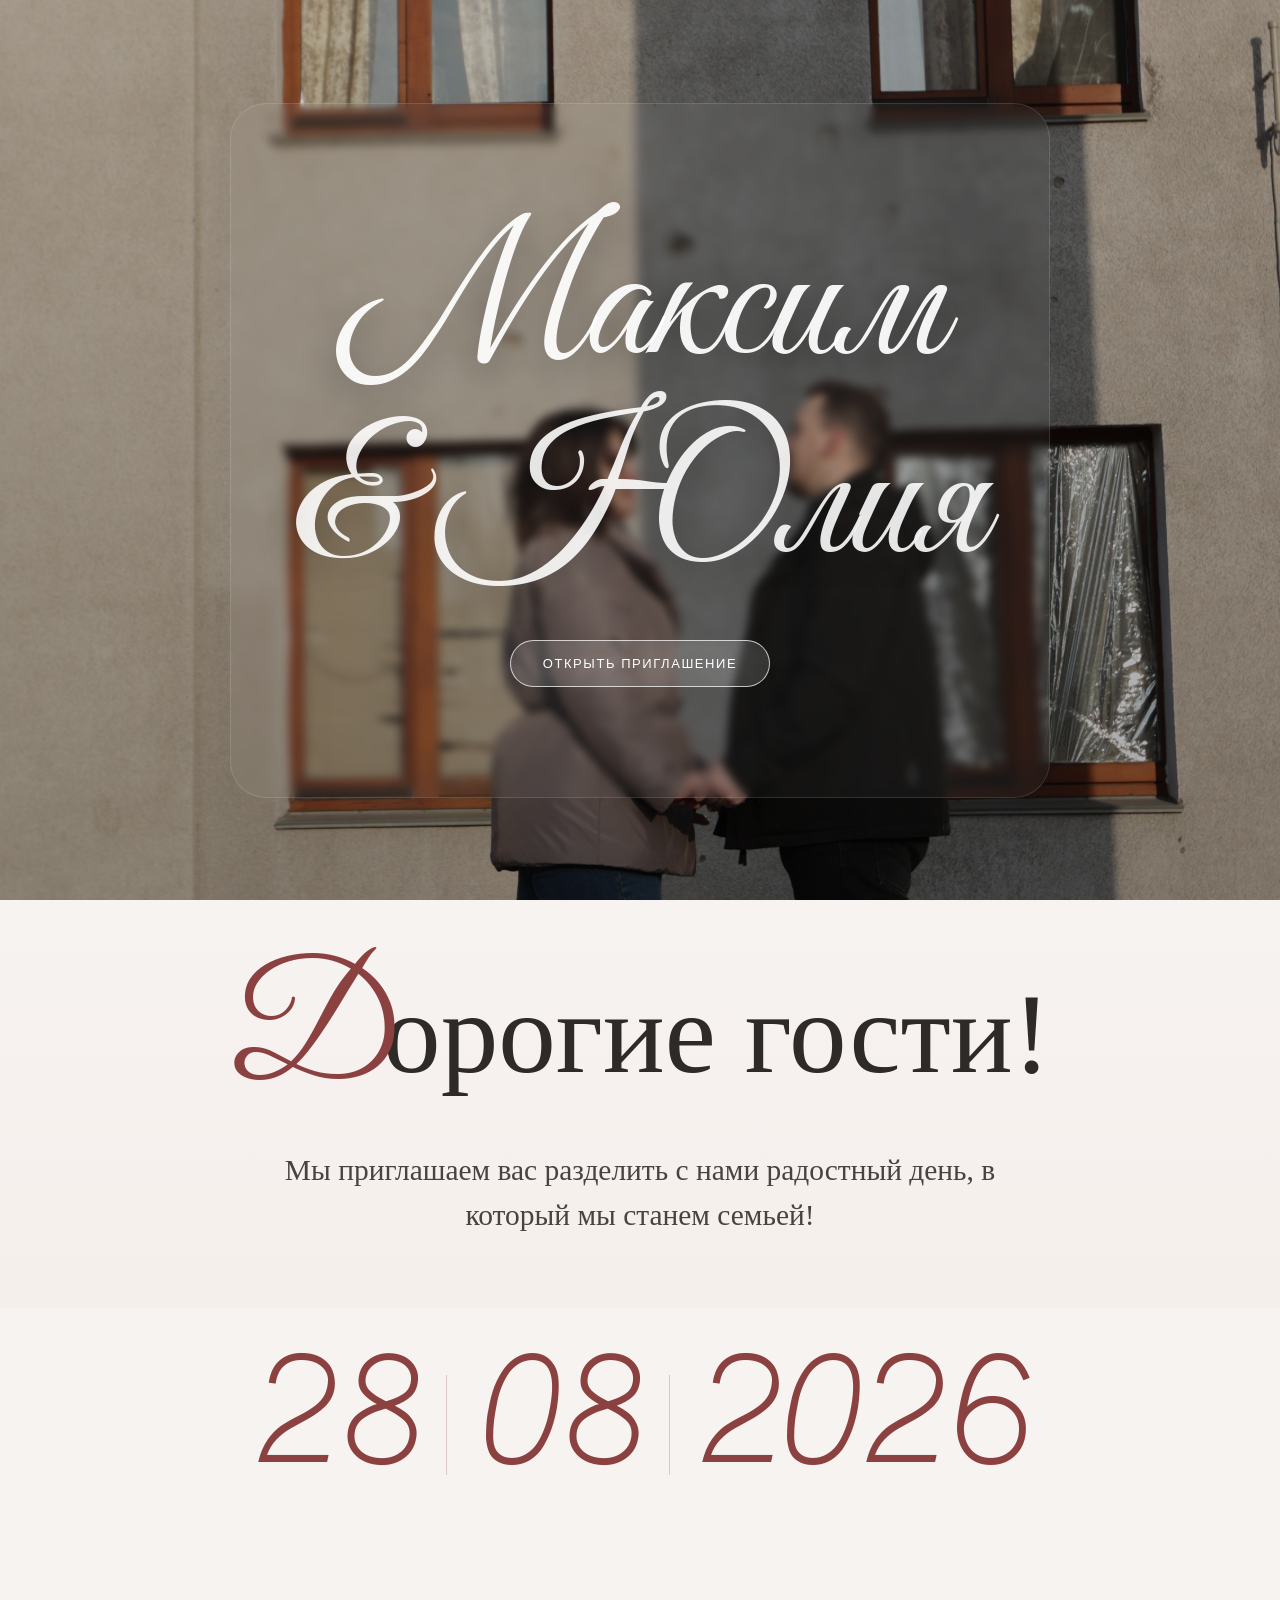
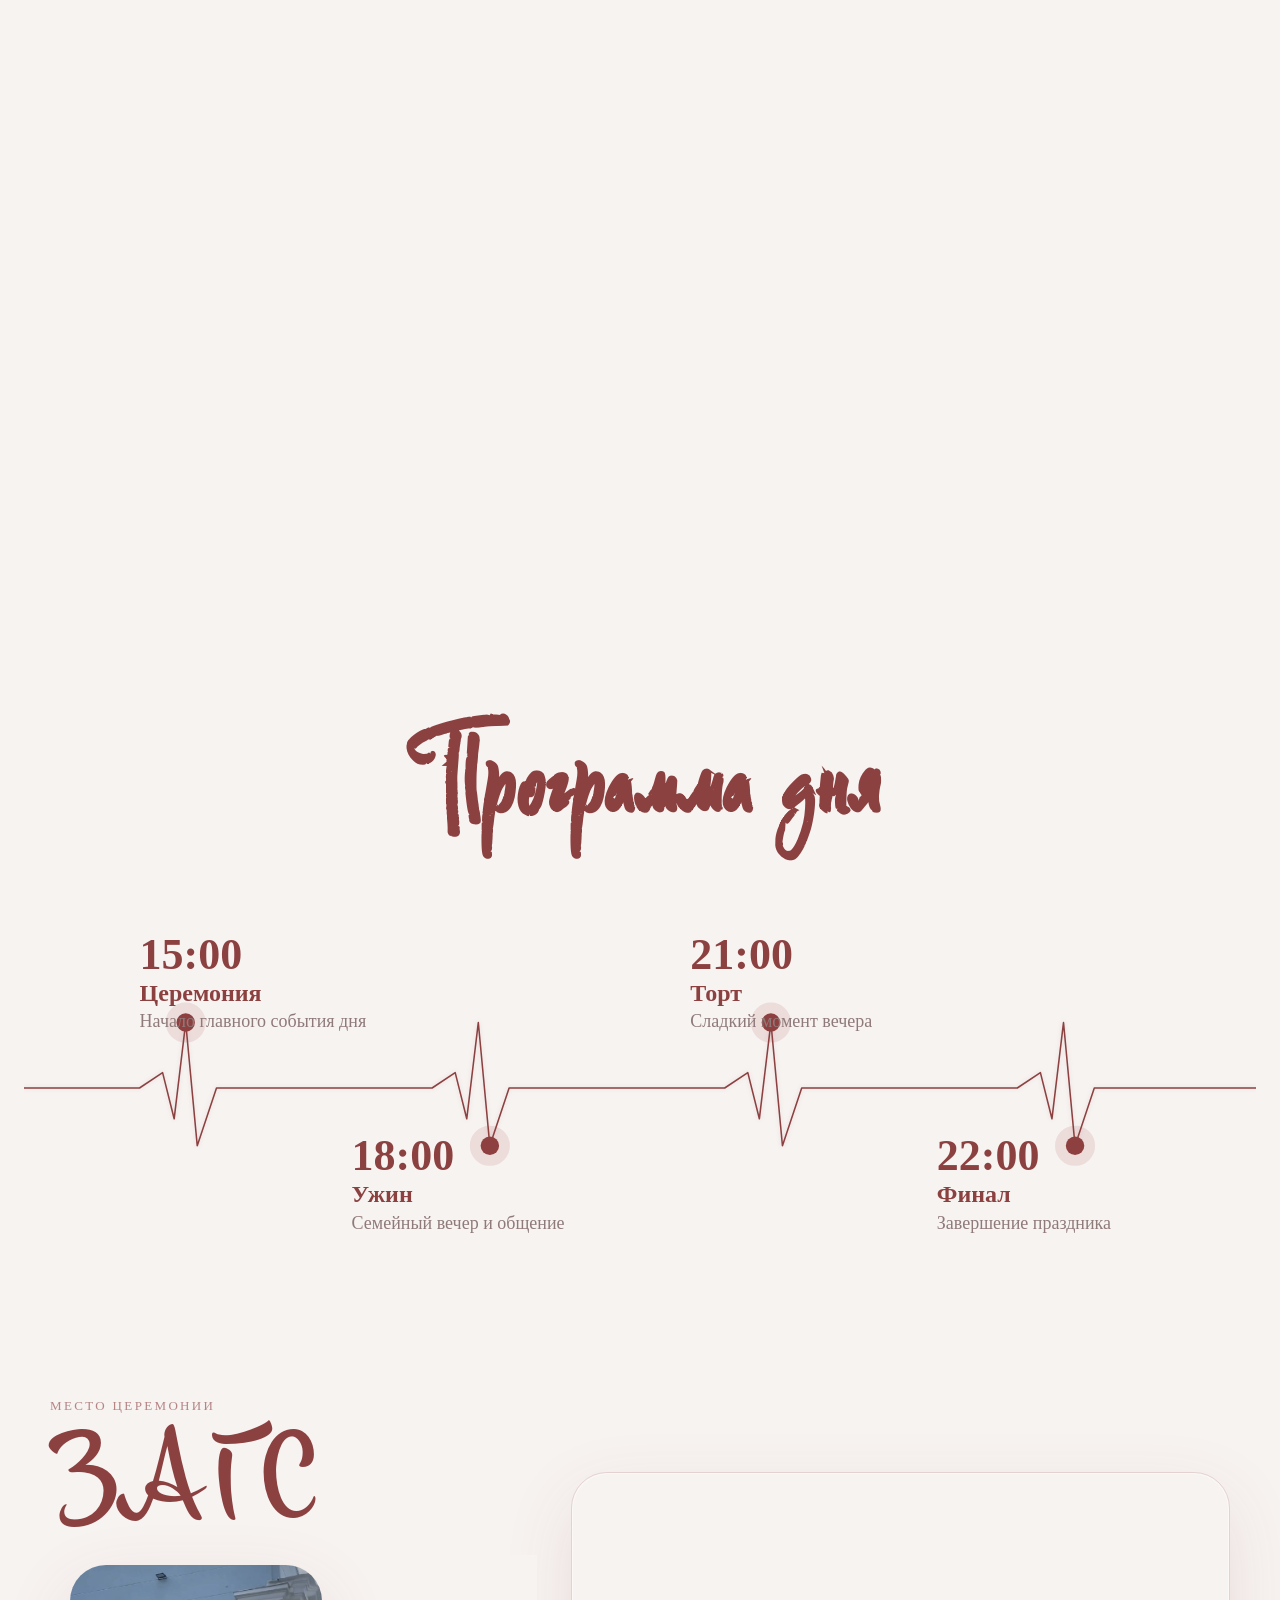
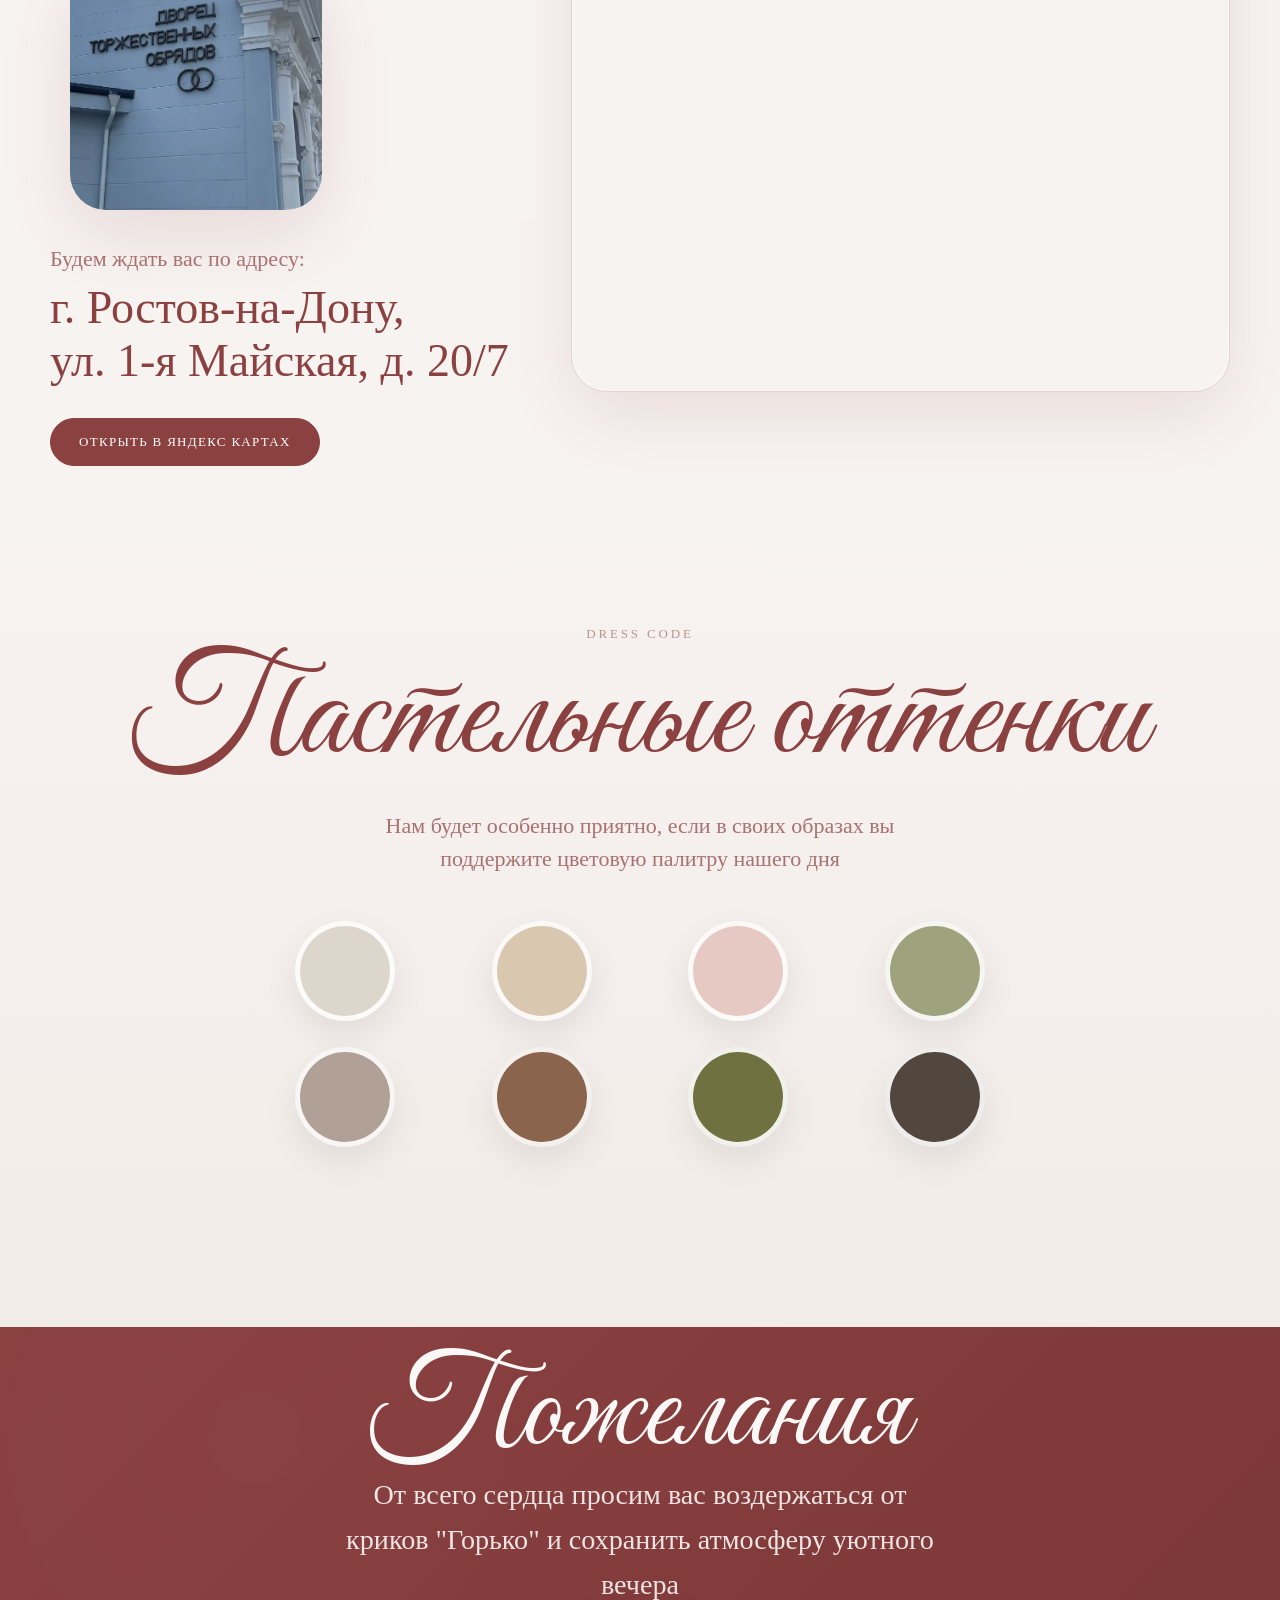
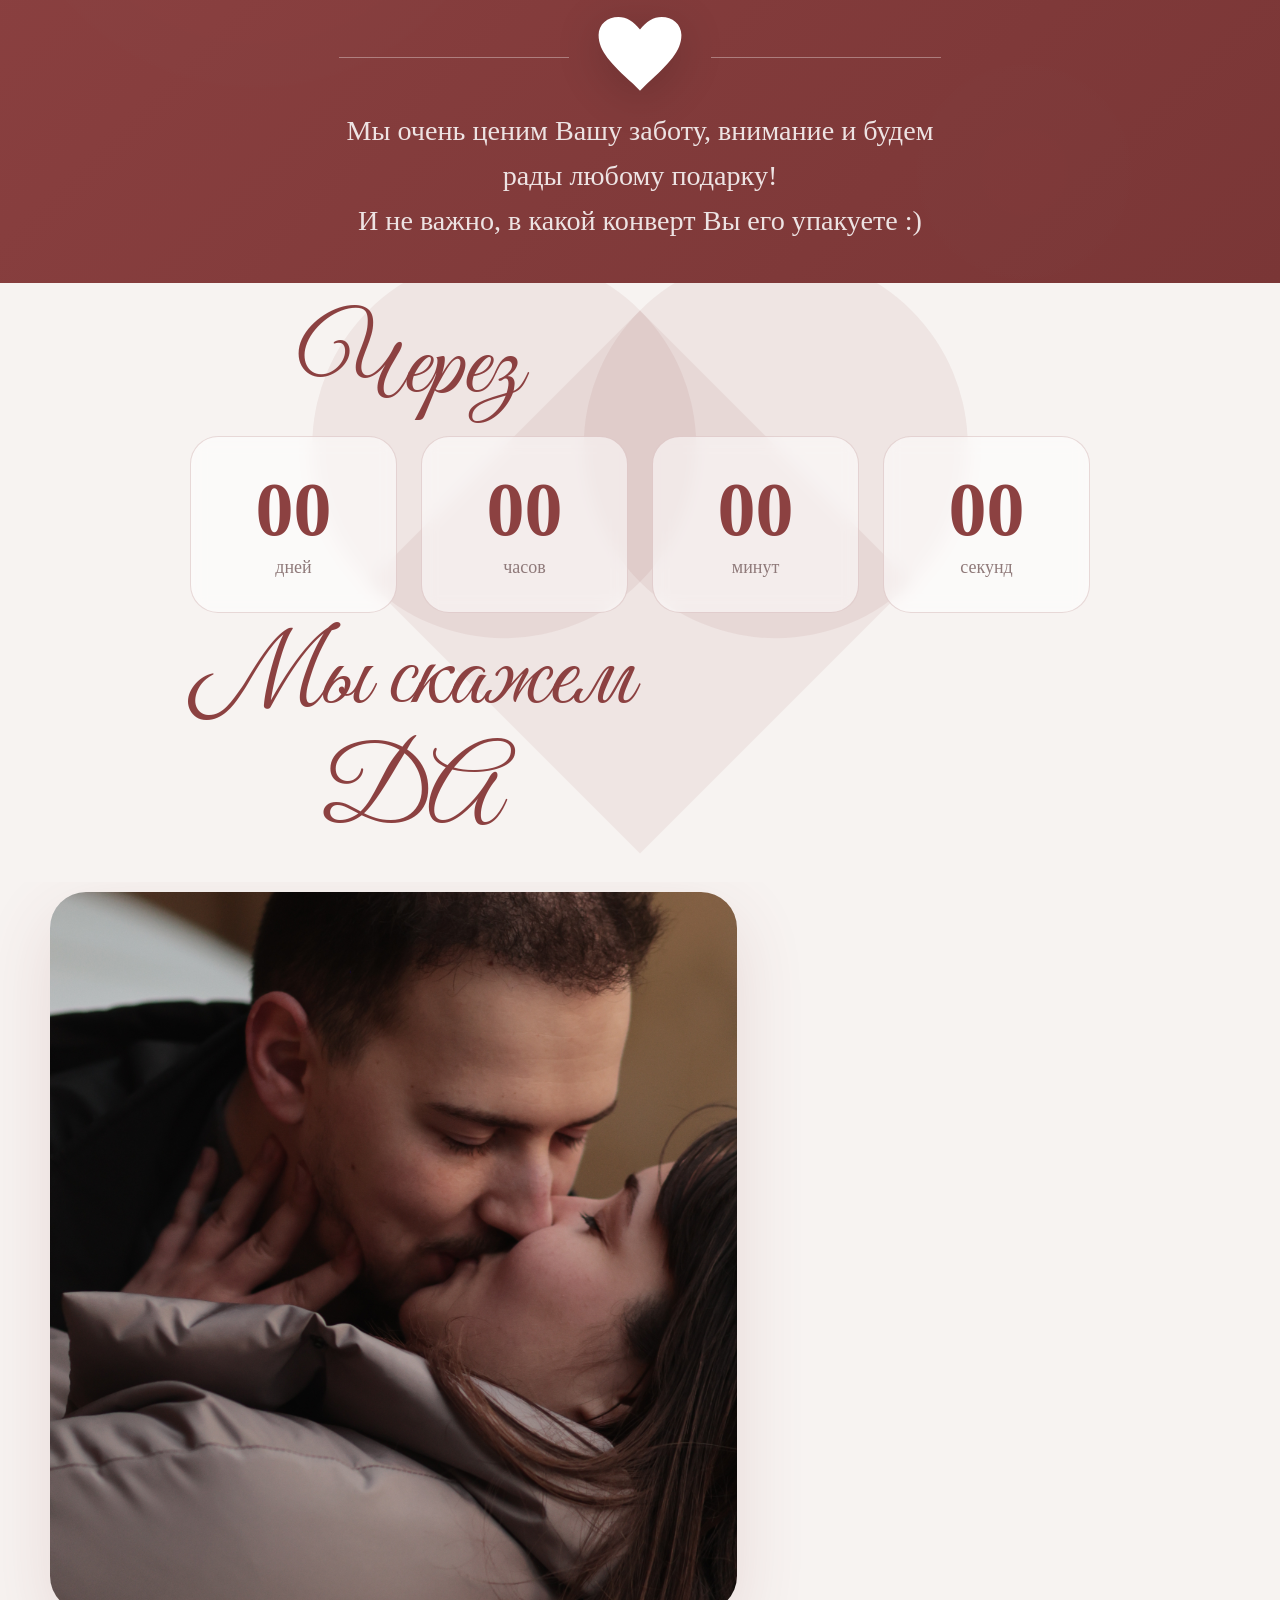
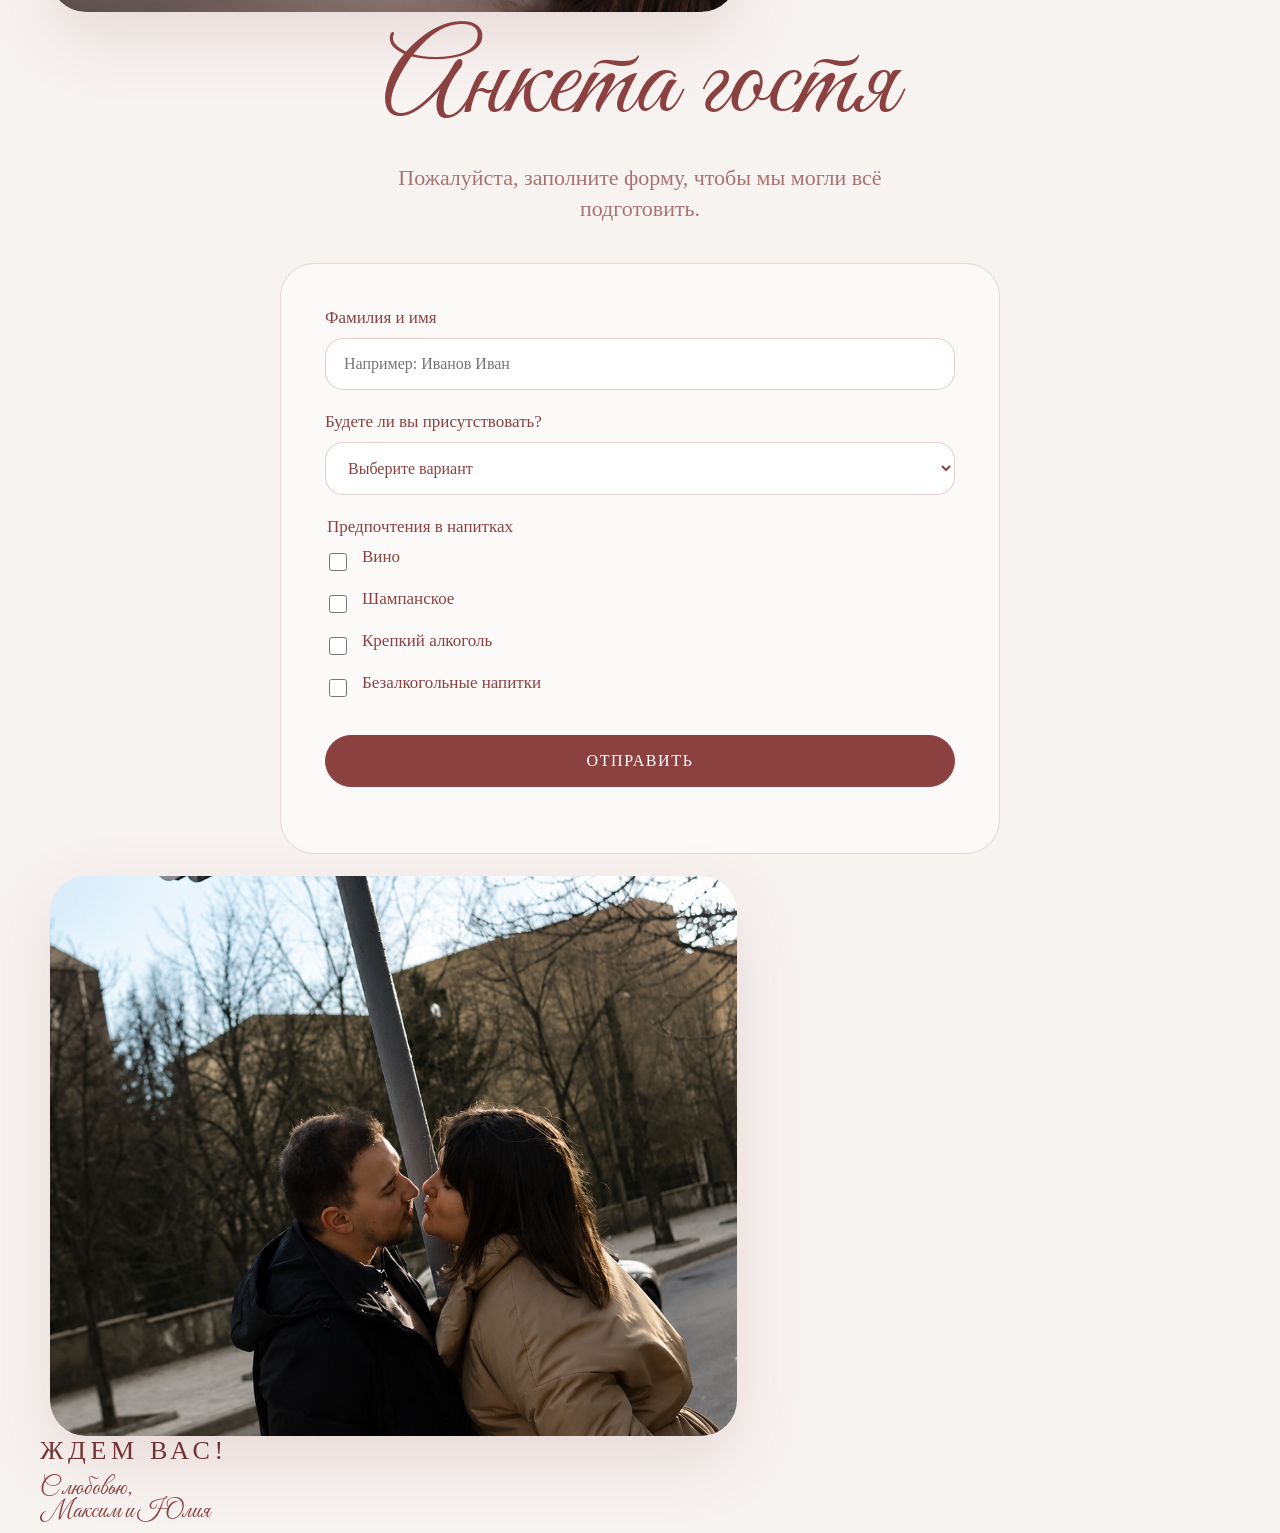
==== commit c6fca9c3: "Update index.html" ====
--- a/index.html
+++ b/index.html
@@ -5,6 +5,7 @@
     <meta name="viewport" content="width=device-width, initial-scale=1.0" />
 
     <link rel="stylesheet" href="./style.css" />
+     <link rel="icon" href="./ico.png"/>
 
     <title>Максим & Юлия</title>
   </head>
